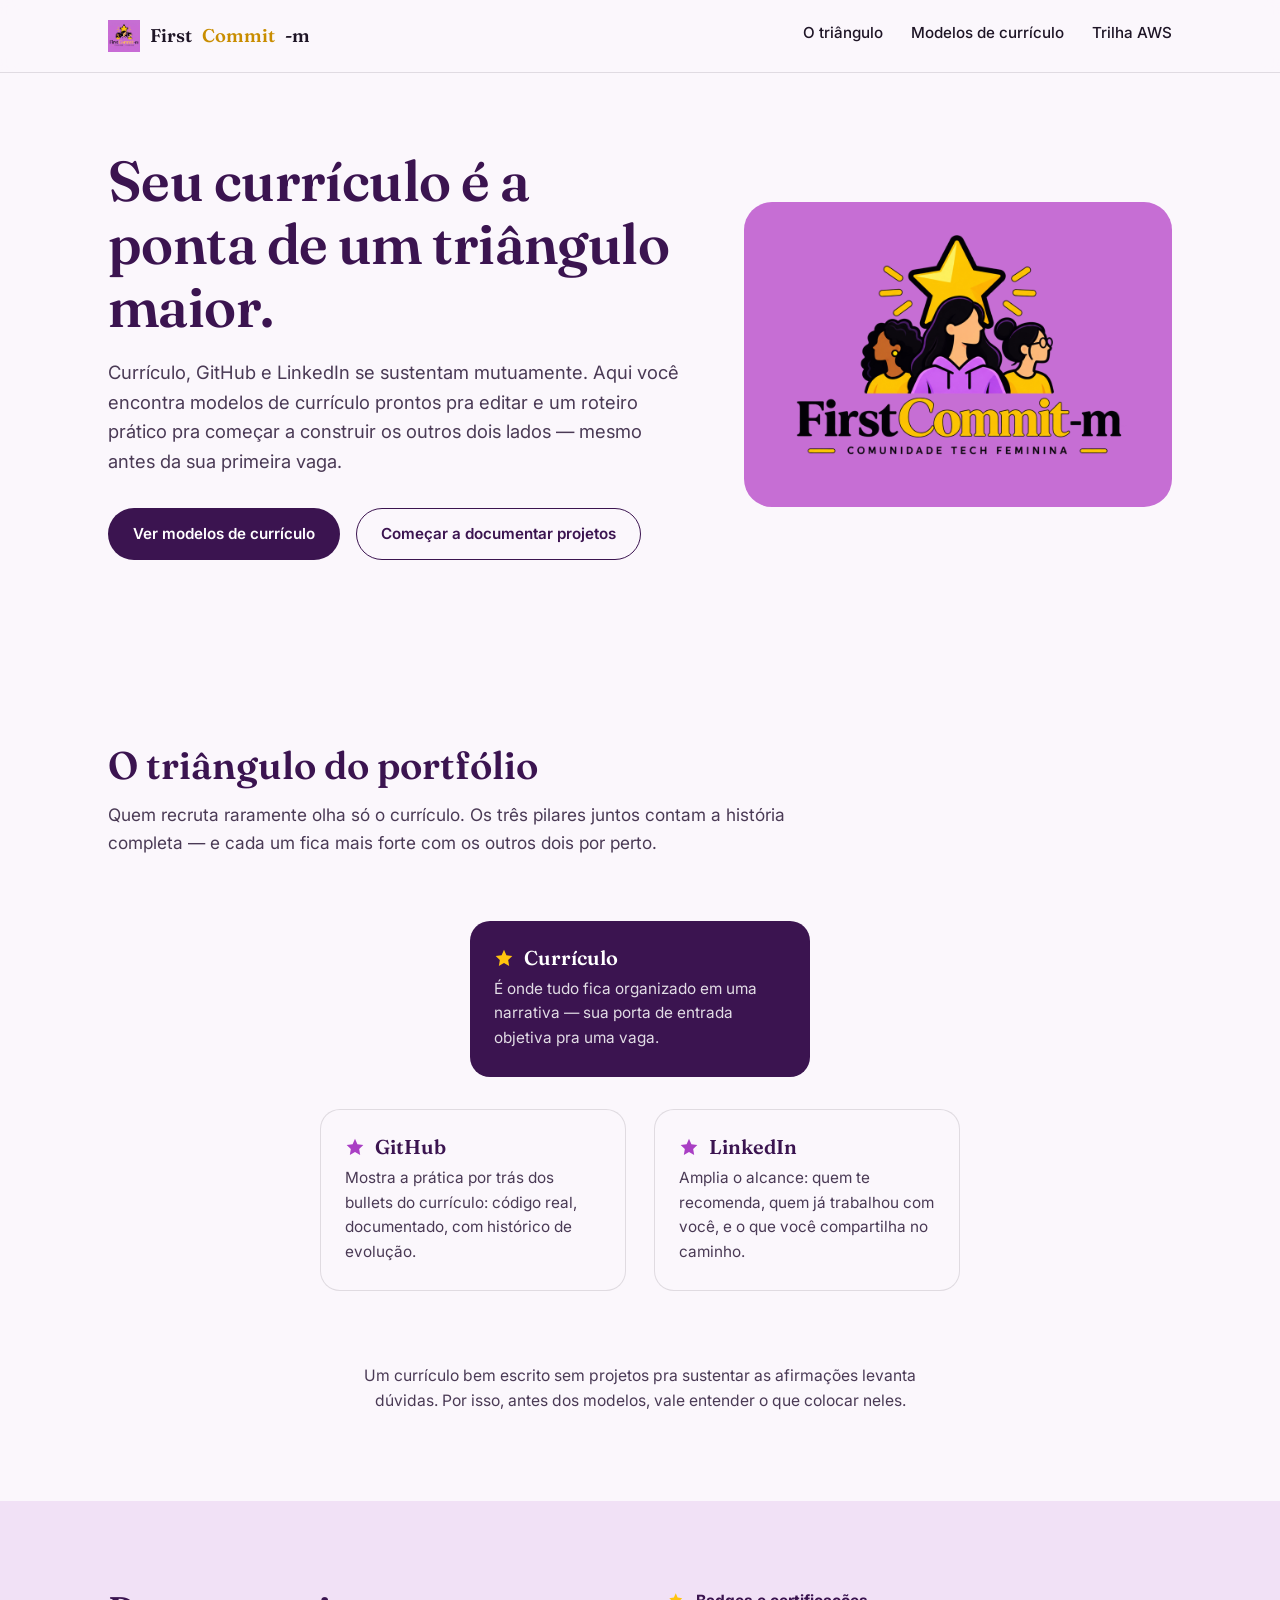
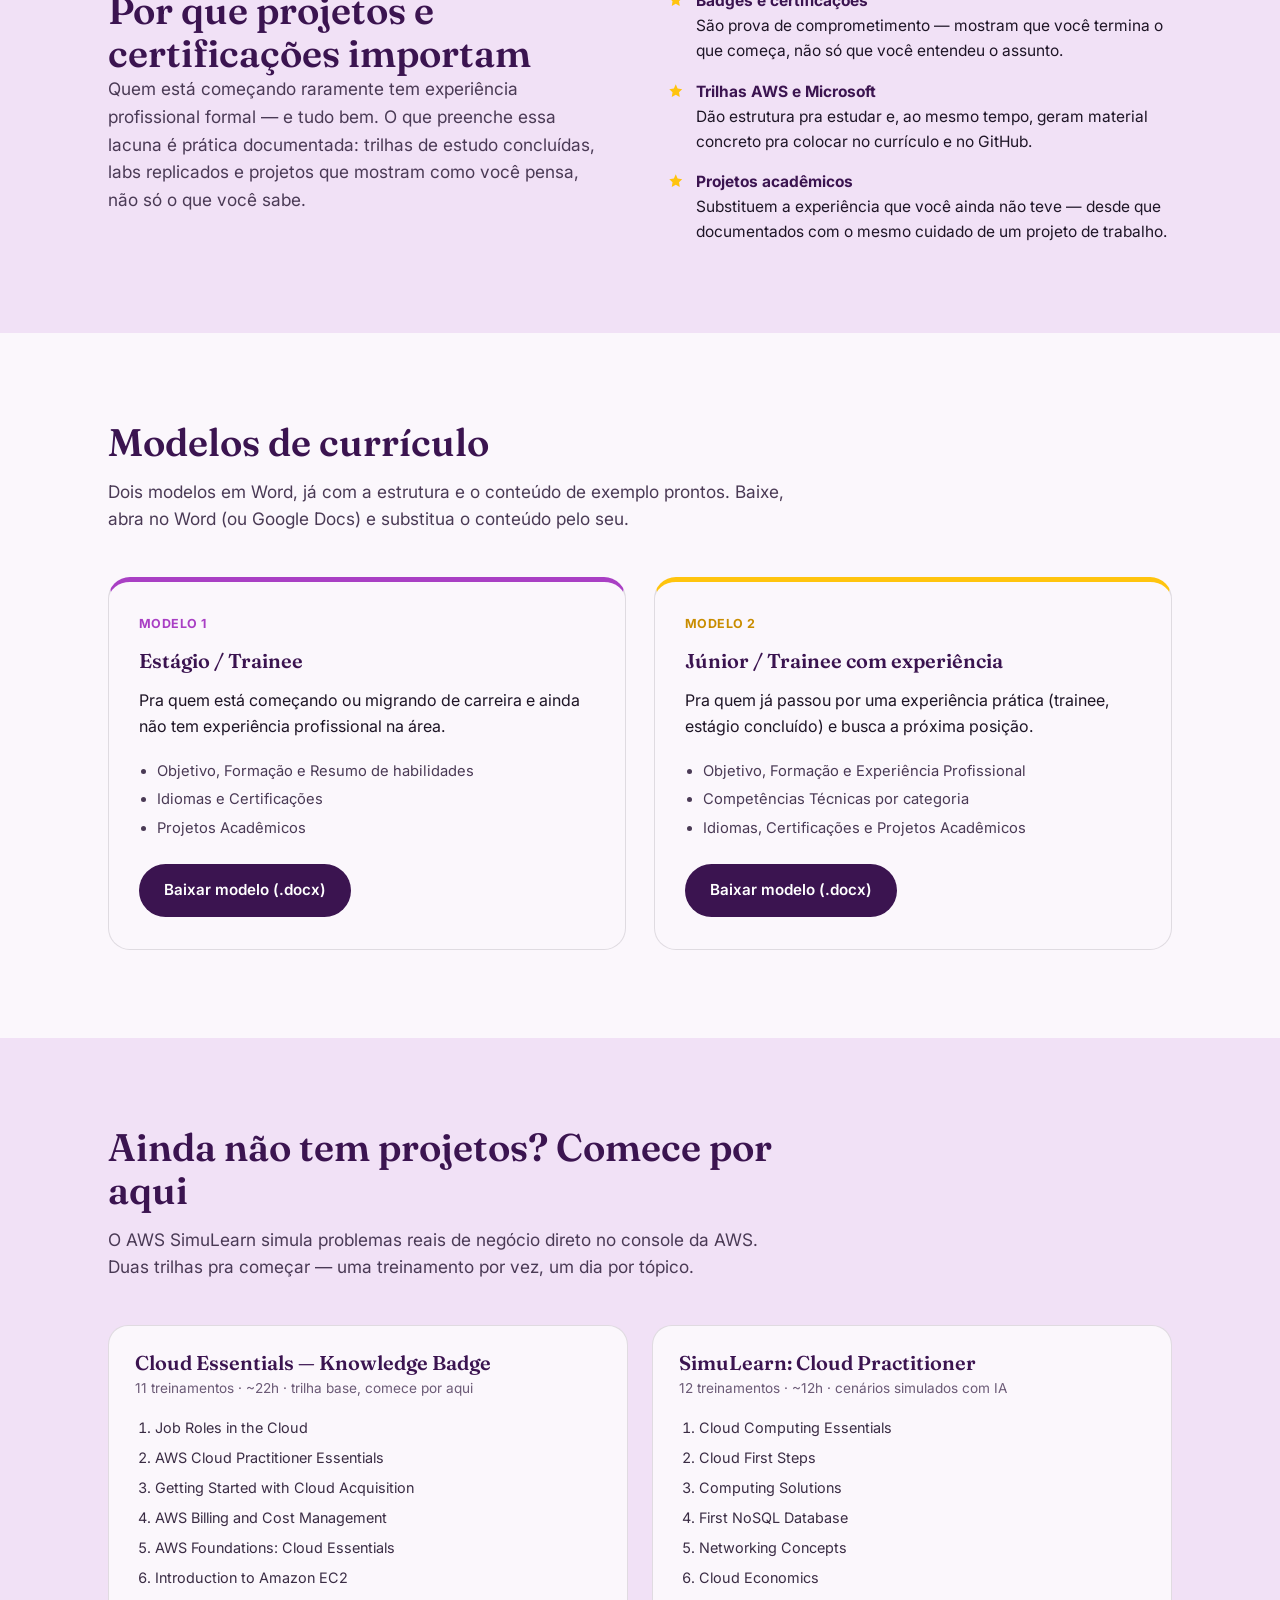
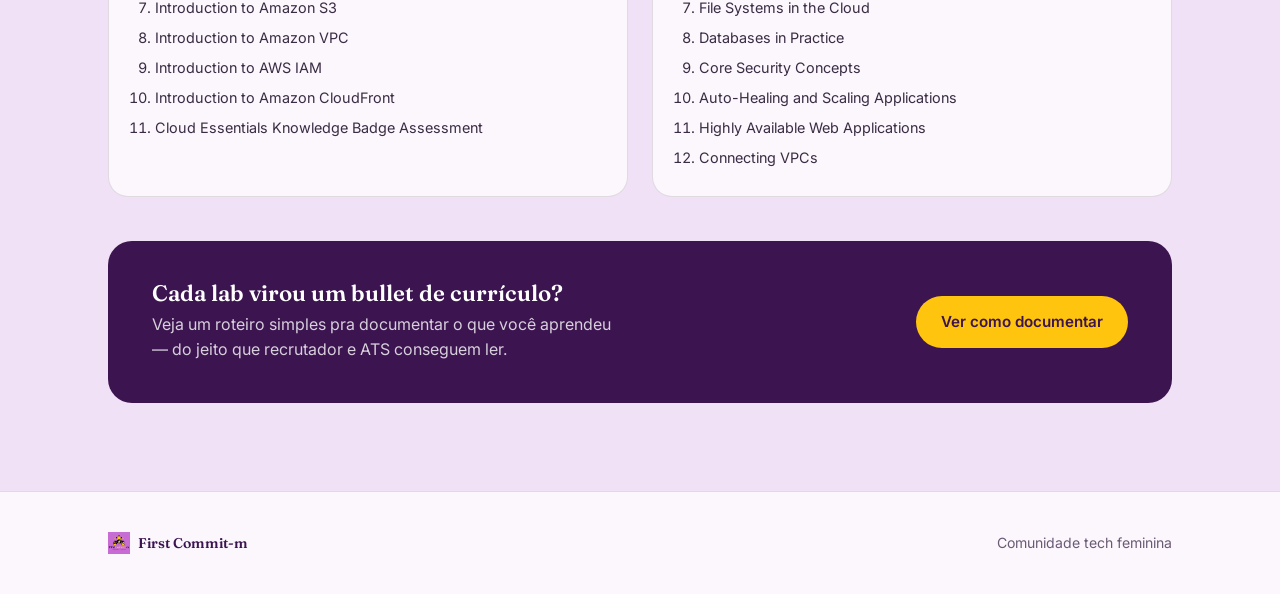
==== index.html @ 7ae0c452 "docs: cria documentos do repositorio" ====
<!DOCTYPE html>
<html lang="pt-BR">
<head>
<meta charset="UTF-8">
<meta name="viewport" content="width=device-width, initial-scale=1.0">
<title>First Commit-m — Modelos de currículo e trilha de portfólio</title>
<meta name="description" content="Modelos de currículo prontos para editar e um roteiro prático para construir seu portfólio em tecnologia.">
<link rel="preconnect" href="https://fonts.googleapis.com">
<link rel="preconnect" href="https://fonts.gstatic.com" crossorigin>
<link href="https://fonts.googleapis.com/css2?family=Fraunces:opsz,wght@9..144,500;9..144,600;9..144,700&family=Inter:wght@400;500;600;700&display=swap" rel="stylesheet">
<link rel="stylesheet" href="assets/styles.css">
</head>
<body>

<header class="site-header">
  <div class="wrap">
    <a href="#top" class="brand">
      <img src="assets/img/logo-simples.jpg" alt="">
      First<span class="commit">Commit</span>-m
    </a>
    <nav class="site-nav">
      <a href="#triangulo">O triângulo</a>
      <a href="#modelos">Modelos de currículo</a>
      <a href="#trilha">Trilha AWS</a>
    </nav>
  </div>
</header>

<main id="top">

  <!-- ================= HERO ================= -->
  <section class="hero">
    <div class="wrap">
      <div>
        <h1>Seu currículo é a ponta de um triângulo maior.</h1>
        <p class="lede">
          Currículo, GitHub e LinkedIn se sustentam mutuamente. Aqui você encontra modelos
          de currículo prontos pra editar e um roteiro prático pra começar a construir
          os outros dois lados — mesmo antes da sua primeira vaga.
        </p>
        <div class="hero-actions">
          <a href="#modelos" class="btn btn--primary">Ver modelos de currículo</a>
          <a href="#trilha" class="btn btn--ghost">Começar a documentar projetos</a>
        </div>
      </div>
      <div class="hero-figure">
        <img src="assets/img/logo-full.png" alt="First Commit-m — comunidade tech feminina">
      </div>
    </div>
  </section>

  <!-- ================= TRIÂNGULO ================= -->
  <section class="section" id="triangulo">
    <div class="wrap">
      <div class="section-head">
        <h2>O triângulo do portfólio</h2>
        <p class="lede">
          Quem recruta raramente olha só o currículo. Os três pilares juntos contam
          a história completa — e cada um fica mais forte com os outros dois por perto.
        </p>
      </div>

      <div class="triangle">
        <div class="triangle-grid">
          <div class="tri-node tri-node--top">
            <h3><svg class="star" viewBox="0 0 24 24" fill="#FFC40E"><path d="M12 2l2.9 6.6L22 9.6l-5 4.9 1.2 7-6.2-3.4L5.8 21.5l1.2-7-5-4.9 7.1-1z"/></svg>Currículo</h3>
            <p>É onde tudo fica organizado em uma narrativa — sua porta de entrada objetiva pra uma vaga.</p>
          </div>
          <div class="tri-node">
            <h3><svg class="star" viewBox="0 0 24 24" fill="#A93FC4"><path d="M12 2l2.9 6.6L22 9.6l-5 4.9 1.2 7-6.2-3.4L5.8 21.5l1.2-7-5-4.9 7.1-1z"/></svg>GitHub</h3>
            <p>Mostra a prática por trás dos bullets do currículo: código real, documentado, com histórico de evolução.</p>
          </div>
          <div class="tri-node">
            <h3><svg class="star" viewBox="0 0 24 24" fill="#A93FC4"><path d="M12 2l2.9 6.6L22 9.6l-5 4.9 1.2 7-6.2-3.4L5.8 21.5l1.2-7-5-4.9 7.1-1z"/></svg>LinkedIn</h3>
            <p>Amplia o alcance: quem te recomenda, quem já trabalhou com você, e o que você compartilha no caminho.</p>
          </div>
        </div>
      </div>

      <p class="triangle-note">
        Um currículo bem escrito sem projetos pra sustentar as afirmações levanta dúvidas.
        Por isso, antes dos modelos, vale entender o que colocar neles.
      </p>
    </div>
  </section>

  <!-- ================= POR QUE PROJETOS IMPORTAM ================= -->
  <section class="section section--alt">
    <div class="wrap">
      <div class="why-grid">
        <div>
          <h2>Por que projetos e certificações importam</h2>
          <p class="lede">
            Quem está começando raramente tem experiência profissional formal — e tudo bem.
            O que preenche essa lacuna é prática documentada: trilhas de estudo concluídas,
            labs replicados e projetos que mostram como você pensa, não só o que você sabe.
          </p>
        </div>
        <ul class="badge-list">
          <li>
            <svg class="star" viewBox="0 0 24 24" fill="#FFC40E" width="20" height="20"><path d="M12 2l2.9 6.6L22 9.6l-5 4.9 1.2 7-6.2-3.4L5.8 21.5l1.2-7-5-4.9 7.1-1z"/></svg>
            <span><strong>Badges e certificações</strong>São prova de comprometimento — mostram que você termina o que começa, não só que você entendeu o assunto.</span>
          </li>
          <li>
            <svg class="star" viewBox="0 0 24 24" fill="#FFC40E" width="20" height="20"><path d="M12 2l2.9 6.6L22 9.6l-5 4.9 1.2 7-6.2-3.4L5.8 21.5l1.2-7-5-4.9 7.1-1z"/></svg>
            <span><strong>Trilhas AWS e Microsoft</strong>Dão estrutura pra estudar e, ao mesmo tempo, geram material concreto pra colocar no currículo e no GitHub.</span>
          </li>
          <li>
            <svg class="star" viewBox="0 0 24 24" fill="#FFC40E" width="20" height="20"><path d="M12 2l2.9 6.6L22 9.6l-5 4.9 1.2 7-6.2-3.4L5.8 21.5l1.2-7-5-4.9 7.1-1z"/></svg>
            <span><strong>Projetos acadêmicos</strong>Substituem a experiência que você ainda não teve — desde que documentados com o mesmo cuidado de um projeto de trabalho.</span>
          </li>
        </ul>
      </div>
    </div>
  </section>

  <!-- ================= MODELOS ================= -->
  <section class="section" id="modelos">
    <div class="wrap">
      <div class="section-head">
        <h2>Modelos de currículo</h2>
        <p class="lede">
          Dois modelos em Word, já com a estrutura e o conteúdo de exemplo prontos.
          Baixe, abra no Word (ou Google Docs) e substitua o conteúdo pelo seu.
        </p>
      </div>

      <div class="model-grid">
        <div class="model-card model-card--estagio">
          <span class="model-tag">MODELO 1</span>
          <h3>Estágio / Trainee</h3>
          <p>Pra quem está começando ou migrando de carreira e ainda não tem experiência profissional na área.</p>
          <ul>
            <li>Objetivo, Formação e Resumo de habilidades</li>
            <li>Idiomas e Certificações</li>
            <li>Projetos Acadêmicos</li>
          </ul>
          <a class="btn btn--primary" href="assets/docs/Modelo-Estagio-FirstCommit-m.docx" download>Baixar modelo (.docx)</a>
        </div>

        <div class="model-card model-card--junior">
          <span class="model-tag">MODELO 2</span>
          <h3>Júnior / Trainee com experiência</h3>
          <p>Pra quem já passou por uma experiência prática (trainee, estágio concluído) e busca a próxima posição.</p>
          <ul>
            <li>Objetivo, Formação e Experiência Profissional</li>
            <li>Competências Técnicas por categoria</li>
            <li>Idiomas, Certificações e Projetos Acadêmicos</li>
          </ul>
          <a class="btn btn--primary" href="assets/docs/Modelo-Junior-Trainee-FirstCommit-m.docx" download>Baixar modelo (.docx)</a>
        </div>
      </div>
    </div>
  </section>

  <!-- ================= TRILHA AWS ================= -->
  <section class="section section--alt" id="trilha">
    <div class="wrap">
      <div class="section-head">
        <h2>Ainda não tem projetos? Comece por aqui</h2>
        <p class="lede">
          O AWS SimuLearn simula problemas reais de negócio direto no console da AWS.
          Duas trilhas pra começar — uma treinamento por vez, um dia por tópico.
        </p>
      </div>

      <div class="trail-grid">
        <div class="trail-card">
          <h3>Cloud Essentials — Knowledge Badge</h3>
          <span class="trail-meta">11 treinamentos · ~22h · trilha base, comece por aqui</span>
          <ol>
            <li>Job Roles in the Cloud</li>
            <li>AWS Cloud Practitioner Essentials</li>
            <li>Getting Started with Cloud Acquisition</li>
            <li>AWS Billing and Cost Management</li>
            <li>AWS Foundations: Cloud Essentials</li>
            <li>Introduction to Amazon EC2</li>
            <li>Introduction to Amazon S3</li>
            <li>Introduction to Amazon VPC</li>
            <li>Introduction to AWS IAM</li>
            <li>Introduction to Amazon CloudFront</li>
            <li>Cloud Essentials Knowledge Badge Assessment</li>
          </ol>
        </div>

        <div class="trail-card">
          <h3>SimuLearn: Cloud Practitioner</h3>
          <span class="trail-meta">12 treinamentos · ~12h · cenários simulados com IA</span>
          <ol>
            <li>Cloud Computing Essentials</li>
            <li>Cloud First Steps</li>
            <li>Computing Solutions</li>
            <li>First NoSQL Database</li>
            <li>Networking Concepts</li>
            <li>Cloud Economics</li>
            <li>File Systems in the Cloud</li>
            <li>Databases in Practice</li>
            <li>Core Security Concepts</li>
            <li>Auto-Healing and Scaling Applications</li>
            <li>Highly Available Web Applications</li>
            <li>Connecting VPCs</li>
          </ol>
        </div>
      </div>

      <div class="cta-band">
        <div>
          <h3>Cada lab virou um bullet de currículo?</h3>
          <p>Veja um roteiro simples pra documentar o que você aprendeu — do jeito que recrutador e ATS conseguem ler.</p>
        </div>
        <a class="btn btn--gold" href="documentar.html">Ver como documentar</a>
      </div>
    </div>
  </section>

</main>

<footer class="site-footer">
  <div class="wrap">
    <div class="footer-brand">
      <img src="assets/img/logo-simples.jpg" alt="">
      First Commit-m
    </div>
    <span>Comunidade tech feminina</span>
  </div>
</footer>

</body>
</html>
---- assets/styles.css ----
/* ============================================================
   First Commit-m — design tokens
   ============================================================ */
:root {
  --purple-deep: #3B1450;
  --purple-brand: #A93FC4;
  --purple-bright: #C66ED4;
  --purple-tint: #F3E4F8;
  --gold: #FFC40E;
  --gold-deep: #C98D00;
  --ink: #1E1526;
  --paper: #FBF7FC;
  --paper-alt: #F1E1F6;
  --line: rgba(30, 21, 38, 0.12);

  --serif: "Fraunces", Georgia, serif;
  --sans: "Inter", -apple-system, BlinkMacSystemFont, sans-serif;

  --max-w: 1120px;
}

* { box-sizing: border-box; }
html { scroll-behavior: smooth; }

body {
  margin: 0;
  font-family: var(--sans);
  color: var(--ink);
  background: var(--paper);
  line-height: 1.6;
  -webkit-font-smoothing: antialiased;
}

img { max-width: 100%; display: block; }

a { color: inherit; }

.wrap {
  max-width: var(--max-w);
  margin: 0 auto;
  padding: 0 28px;
}

h1, h2, h3 {
  font-family: var(--serif);
  color: var(--purple-deep);
  line-height: 1.12;
  margin: 0;
}

h2 {
  font-size: clamp(1.7rem, 3vw, 2.4rem);
  font-weight: 600;
}

h3 {
  font-size: 1.25rem;
  font-weight: 600;
}

p { margin: 0; }

.lede {
  font-size: 1.08rem;
  color: #4A3A55;
  max-width: 62ch;
}

.section {
  padding: 88px 0;
}

.section--alt {
  background: var(--paper-alt);
}

.section-head {
  margin-bottom: 44px;
  max-width: 680px;
}

.section-head h2 { margin-bottom: 14px; }

/* -------------------- star bullet -------------------- */
.star {
  display: inline-block;
  width: 1em;
  height: 1em;
  flex-shrink: 0;
}

/* ============================================================
   Header
   ============================================================ */
.site-header {
  position: sticky;
  top: 0;
  z-index: 40;
  background: rgba(251, 247, 252, 0.9);
  backdrop-filter: blur(8px);
  border-bottom: 1px solid var(--line);
}

.site-header .wrap {
  display: flex;
  align-items: center;
  justify-content: space-between;
  height: 72px;
}

.brand {
  display: flex;
  align-items: center;
  gap: 10px;
  text-decoration: none;
  font-family: var(--serif);
  font-weight: 600;
  font-size: 1.15rem;
  color: var(--ink);
}

.brand img { width: 32px; height: 32px; }
.brand .commit { color: var(--gold-deep); }

.site-nav {
  display: flex;
  gap: 28px;
  font-size: 0.95rem;
  font-weight: 500;
}

.site-nav a {
  text-decoration: none;
  color: var(--ink);
  border-bottom: 2px solid transparent;
  padding-bottom: 3px;
  transition: border-color 0.15s ease;
}
.site-nav a:hover { border-color: var(--gold); }

/* ============================================================
   Hero
   ============================================================ */
.hero {
  padding: 76px 0 96px;
}

.hero .wrap {
  display: grid;
  grid-template-columns: 1.15fr 0.85fr;
  gap: 56px;
  align-items: center;
}

.hero h1 {
  font-size: clamp(2.3rem, 4.4vw, 3.6rem);
  font-weight: 600;
  letter-spacing: -0.01em;
}

.hero .lede { margin-top: 20px; font-size: 1.15rem; }

.hero-actions {
  display: flex;
  gap: 16px;
  margin-top: 32px;
  flex-wrap: wrap;
}

.hero-figure {
  background: var(--purple-bright);
  border-radius: 28px;
  padding: 28px;
  display: flex;
  align-items: center;
  justify-content: center;
}
.hero-figure img { border-radius: 8px; }

/* ============================================================
   Buttons
   ============================================================ */
.btn {
  display: inline-flex;
  align-items: center;
  gap: 8px;
  font-family: var(--sans);
  font-weight: 600;
  font-size: 0.95rem;
  padding: 13px 24px;
  border-radius: 999px;
  text-decoration: none;
  border: 1.5px solid transparent;
  cursor: pointer;
  transition: transform 0.12s ease, box-shadow 0.12s ease;
}
.btn:hover { transform: translateY(-1px); }

.btn--primary {
  background: var(--purple-deep);
  color: #fff;
}
.btn--primary:hover { box-shadow: 0 6px 18px rgba(59, 20, 80, 0.28); }

.btn--gold {
  background: var(--gold);
  color: var(--purple-deep);
}
.btn--gold:hover { box-shadow: 0 6px 18px rgba(255, 196, 14, 0.35); }

.btn--ghost {
  background: transparent;
  border-color: var(--purple-deep);
  color: var(--purple-deep);
}
.btn--ghost:hover { background: var(--purple-tint); }

/* ============================================================
   Triângulo do portfólio
   ============================================================ */
.triangle {
  position: relative;
  max-width: 640px;
  margin: 0 auto;
  padding: 20px 0 40px;
}

.triangle-grid {
  display: grid;
  grid-template-columns: 1fr 1fr;
  gap: 28px;
  position: relative;
}

.tri-node {
  background: var(--paper);
  border: 1.5px solid var(--line);
  border-radius: 20px;
  padding: 26px 24px;
}

.tri-node--top {
  grid-column: 1 / span 2;
  max-width: 340px;
  margin: 0 auto 4px;
  background: var(--purple-deep);
  color: #fff;
  border: none;
}
.tri-node--top h3 { color: #fff; }
.tri-node--top .star { filter: none; }

.tri-node h3 {
  display: flex;
  align-items: center;
  gap: 10px;
  margin-bottom: 8px;
}

.tri-node p { color: #4A3A55; font-size: 0.96rem; }
.tri-node--top p { color: rgba(255,255,255,0.85); }

.triangle-note {
  text-align: center;
  max-width: 58ch;
  margin: 32px auto 0;
  color: #4A3A55;
  font-size: 0.98rem;
}

/* ============================================================
   Por que projetos importam
   ============================================================ */
.why-grid {
  display: grid;
  grid-template-columns: 1fr 1fr;
  gap: 56px;
  align-items: start;
}

.why-grid .lede { margin-bottom: 20px; }

.badge-list {
  list-style: none;
  margin: 0;
  padding: 0;
  display: flex;
  flex-direction: column;
  gap: 16px;
}

.badge-list li {
  display: flex;
  gap: 12px;
  align-items: flex-start;
  font-size: 0.97rem;
}

.badge-list .star { margin-top: 3px; }

.badge-list strong { display: block; color: var(--purple-deep); }

/* ============================================================
   Modelos de currículo
   ============================================================ */
.model-grid {
  display: grid;
  grid-template-columns: 1fr 1fr;
  gap: 28px;
}

.model-card {
  background: var(--paper);
  border-radius: 22px;
  padding: 32px 30px;
  border: 1.5px solid var(--line);
  display: flex;
  flex-direction: column;
  gap: 16px;
}

.model-card--estagio { border-top: 5px solid var(--purple-brand); }
.model-card--junior { border-top: 5px solid var(--gold); }

.model-tag {
  font-size: 0.78rem;
  font-weight: 700;
  letter-spacing: 0.04em;
  color: var(--purple-brand);
}
.model-card--junior .model-tag { color: var(--gold-deep); }

.model-card ul {
  margin: 4px 0 0;
  padding-left: 18px;
  color: #4A3A55;
  font-size: 0.92rem;
  display: flex;
  flex-direction: column;
  gap: 5px;
}

.model-card .btn { margin-top: 8px; align-self: flex-start; }

/* ============================================================
   Trilha AWS
   ============================================================ */
.trail-grid {
  display: grid;
  grid-template-columns: 1fr 1fr;
  gap: 24px;
  margin-top: 8px;
}

.trail-card {
  background: var(--paper);
  border: 1.5px solid var(--line);
  border-radius: 20px;
  padding: 26px 26px 8px;
}

.trail-card h3 {
  margin-bottom: 4px;
}

.trail-meta {
  font-size: 0.85rem;
  color: #6B5A76;
  margin-bottom: 16px;
  display: block;
}

.trail-card ol {
  margin: 0 0 18px;
  padding-left: 20px;
  font-size: 0.9rem;
  color: #3A2C44;
  display: flex;
  flex-direction: column;
  gap: 7px;
}

.cta-band {
  margin-top: 44px;
  background: var(--purple-deep);
  border-radius: 24px;
  padding: 40px 44px;
  display: flex;
  align-items: center;
  justify-content: space-between;
  gap: 24px;
  flex-wrap: wrap;
}

.cta-band h3 { color: #fff; font-size: 1.4rem; }
.cta-band p { color: rgba(255,255,255,0.8); margin-top: 6px; max-width: 46ch; }

/* ============================================================
   Footer
   ============================================================ */
.site-footer {
  border-top: 1px solid var(--line);
  padding: 40px 0;
}

.site-footer .wrap {
  display: flex;
  justify-content: space-between;
  align-items: center;
  flex-wrap: wrap;
  gap: 12px;
  font-size: 0.88rem;
  color: #6B5A76;
}

.footer-brand {
  display: flex;
  align-items: center;
  gap: 8px;
  font-family: var(--serif);
  font-weight: 600;
  color: var(--purple-deep);
}
.footer-brand img { width: 22px; height: 22px; }

/* ============================================================
   Responsive
   ============================================================ */
@media (max-width: 860px) {
  .hero .wrap { grid-template-columns: 1fr; }
  .hero-figure { order: -1; max-width: 340px; margin: 0 auto; }
  .why-grid { grid-template-columns: 1fr; }
  .model-grid { grid-template-columns: 1fr; }
  .trail-grid { grid-template-columns: 1fr; }
  .site-nav { display: none; }
  .section { padding: 64px 0; }
  .cta-band { flex-direction: column; align-items: flex-start; }
}
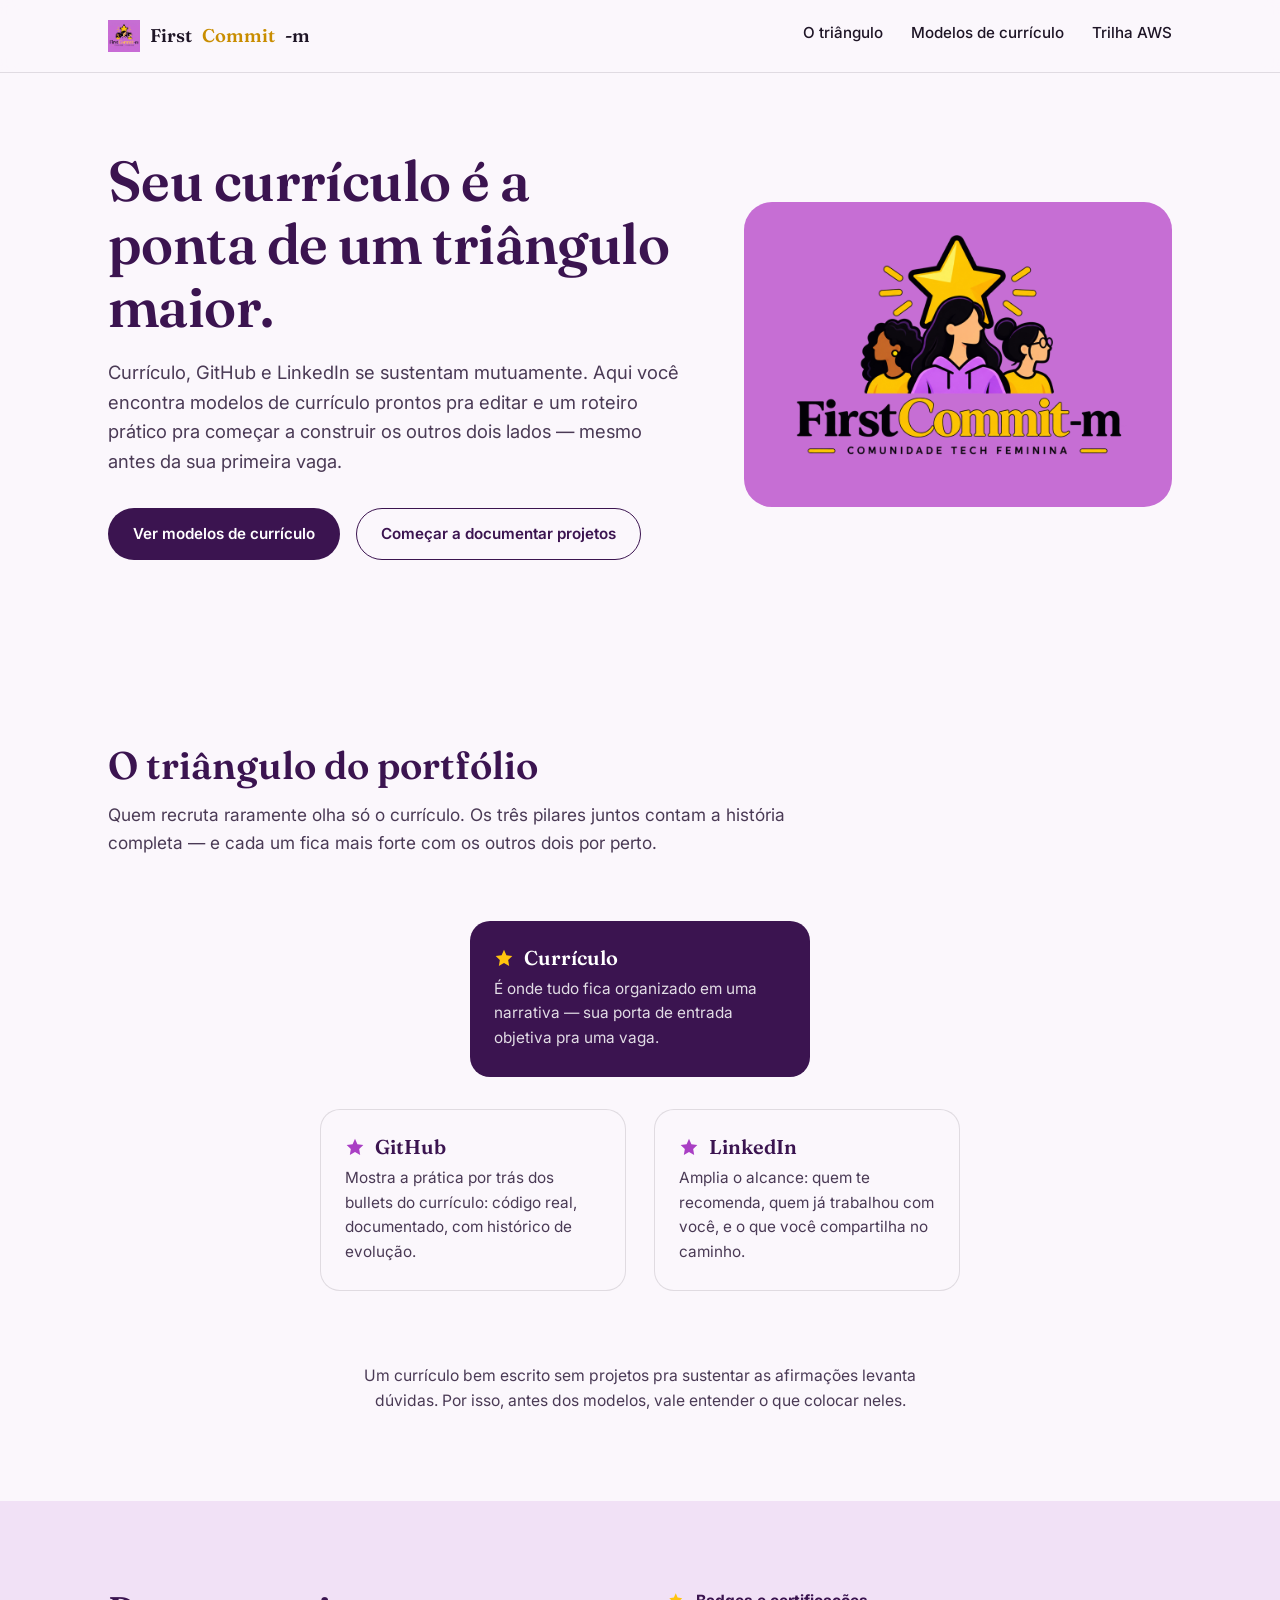
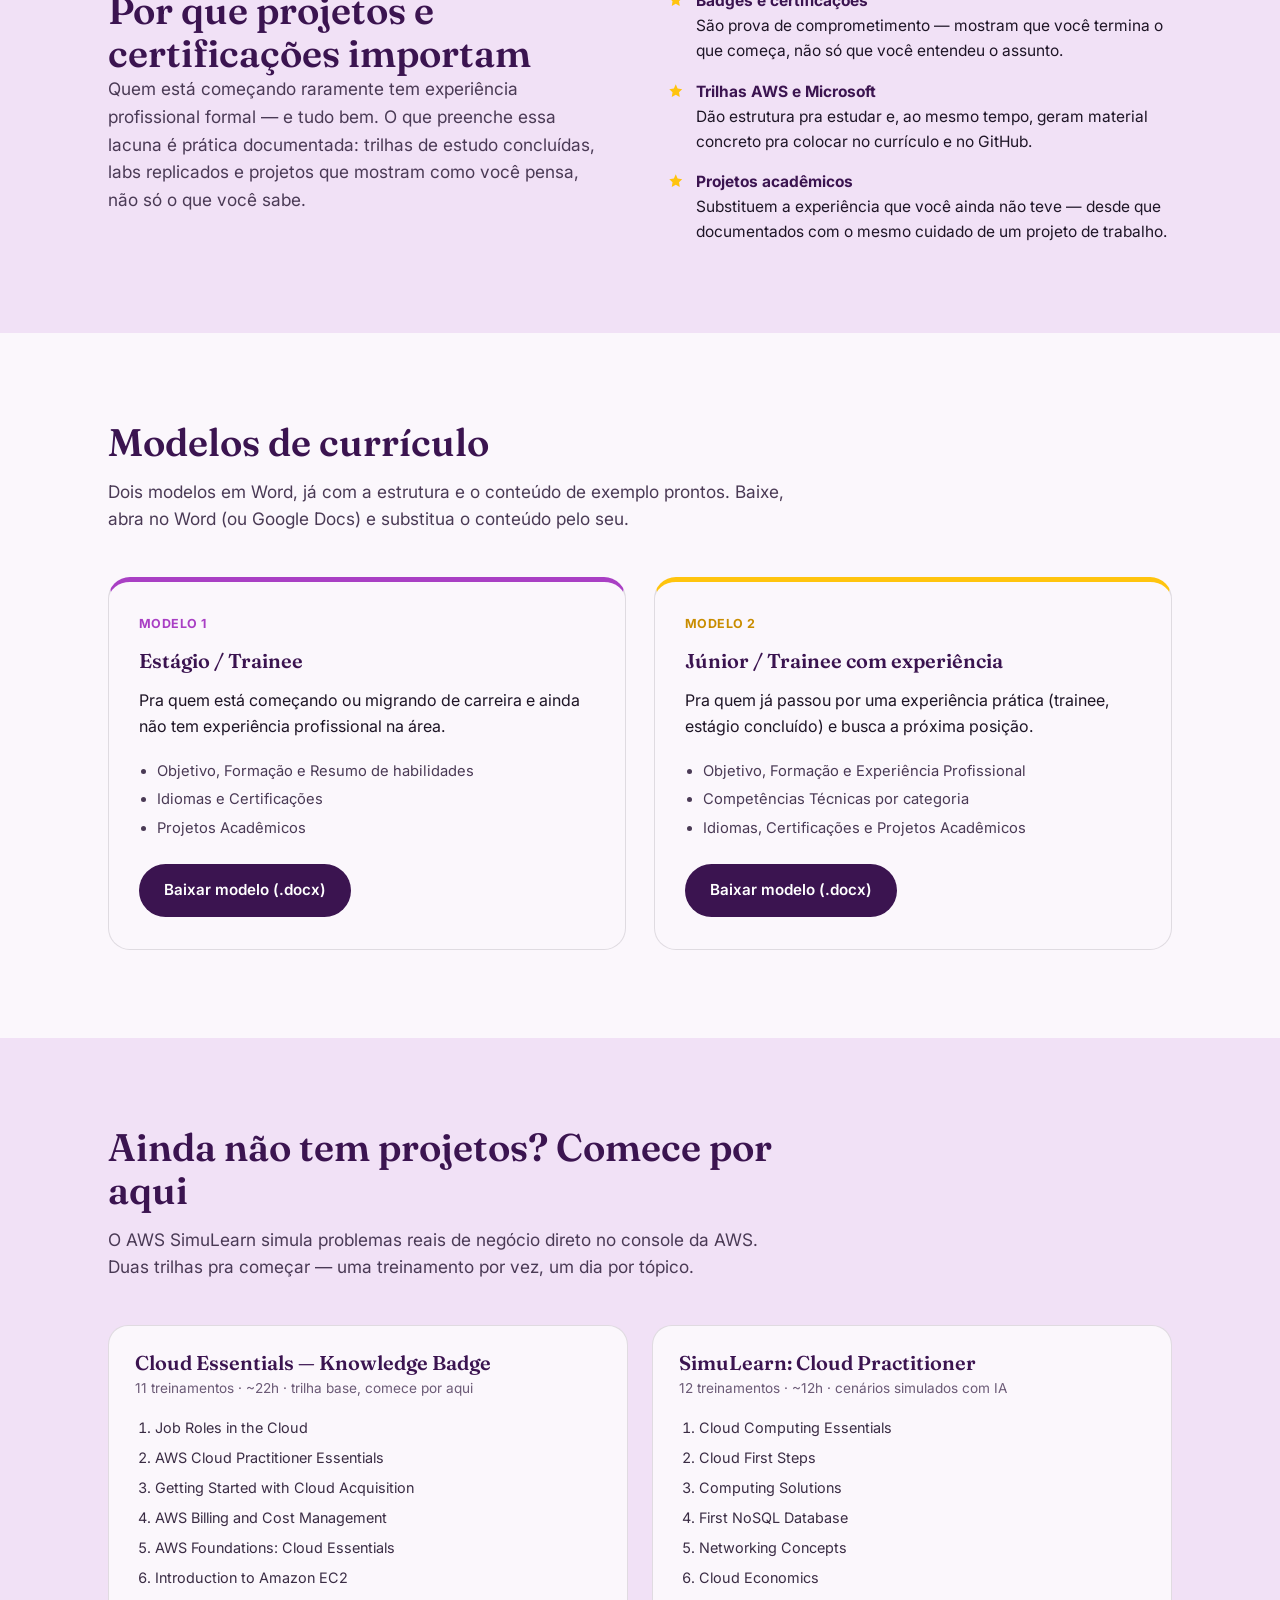
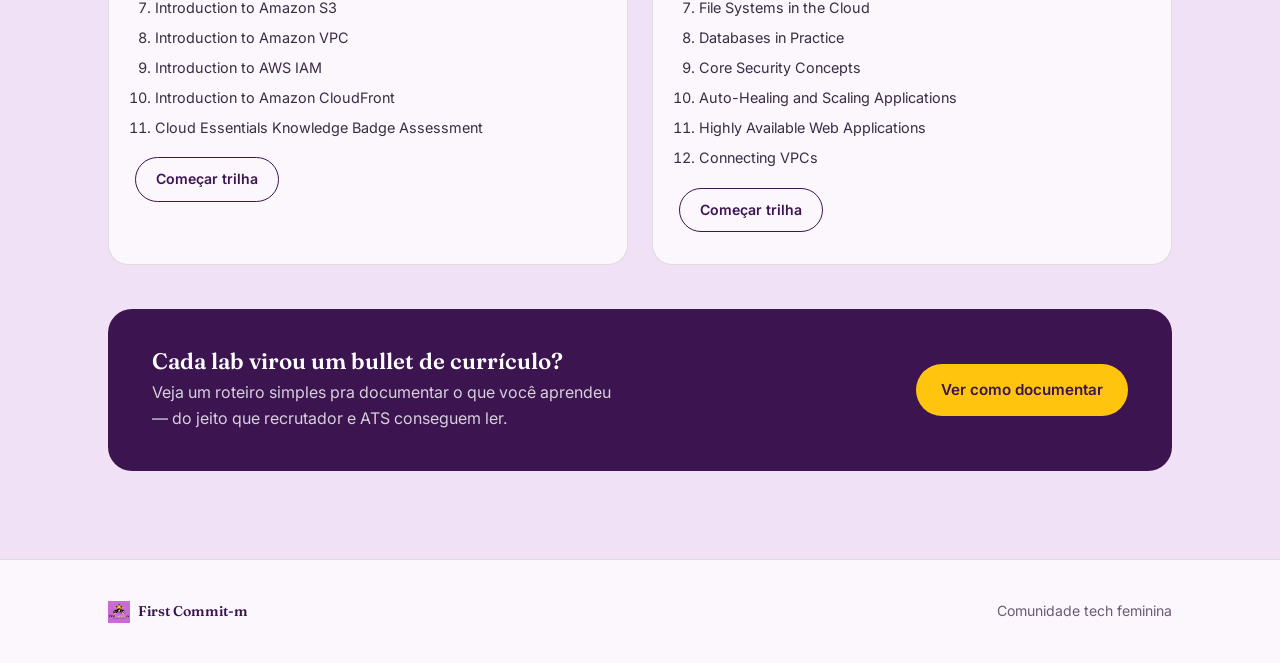
==== commit 91381bf5: "feat: adiciona botões na trilha AWS" ====
--- a/index.html
+++ b/index.html
@@ -181,6 +181,7 @@
             <li>Introduction to Amazon CloudFront</li>
             <li>Cloud Essentials Knowledge Badge Assessment</li>
           </ol>
+          <a class="btn btn--ghost" href="https://skillbuilder.aws/learning-plan/XKS3J4FAS7/cloud-essentials--knowledge-badge-readiness-path--includes-labs/Y4YASRJEVX" target="_blank" rel="noopener">Começar trilha</a>
         </div>
 
         <div class="trail-card">
@@ -200,6 +201,7 @@
             <li>Highly Available Web Applications</li>
             <li>Connecting VPCs</li>
           </ol>
+          <a class="btn btn--ghost" href="https://skillbuilder.aws/learning-plan/EKHCUEWUUC/aws-simulearn-cloud-practitioner/1UQVR262ZB" target="_blank" rel="noopener">Começar trilha</a>
         </div>
       </div>
 
--- a/assets/styles.css
+++ b/assets/styles.css
@@ -380,6 +380,12 @@
   gap: 7px;
 }
 
+.trail-card .btn {
+  margin-bottom: 24px;
+  padding: 10px 20px;
+  font-size: 0.88rem;
+}
+
 .cta-band {
   margin-top: 44px;
   background: var(--purple-deep);
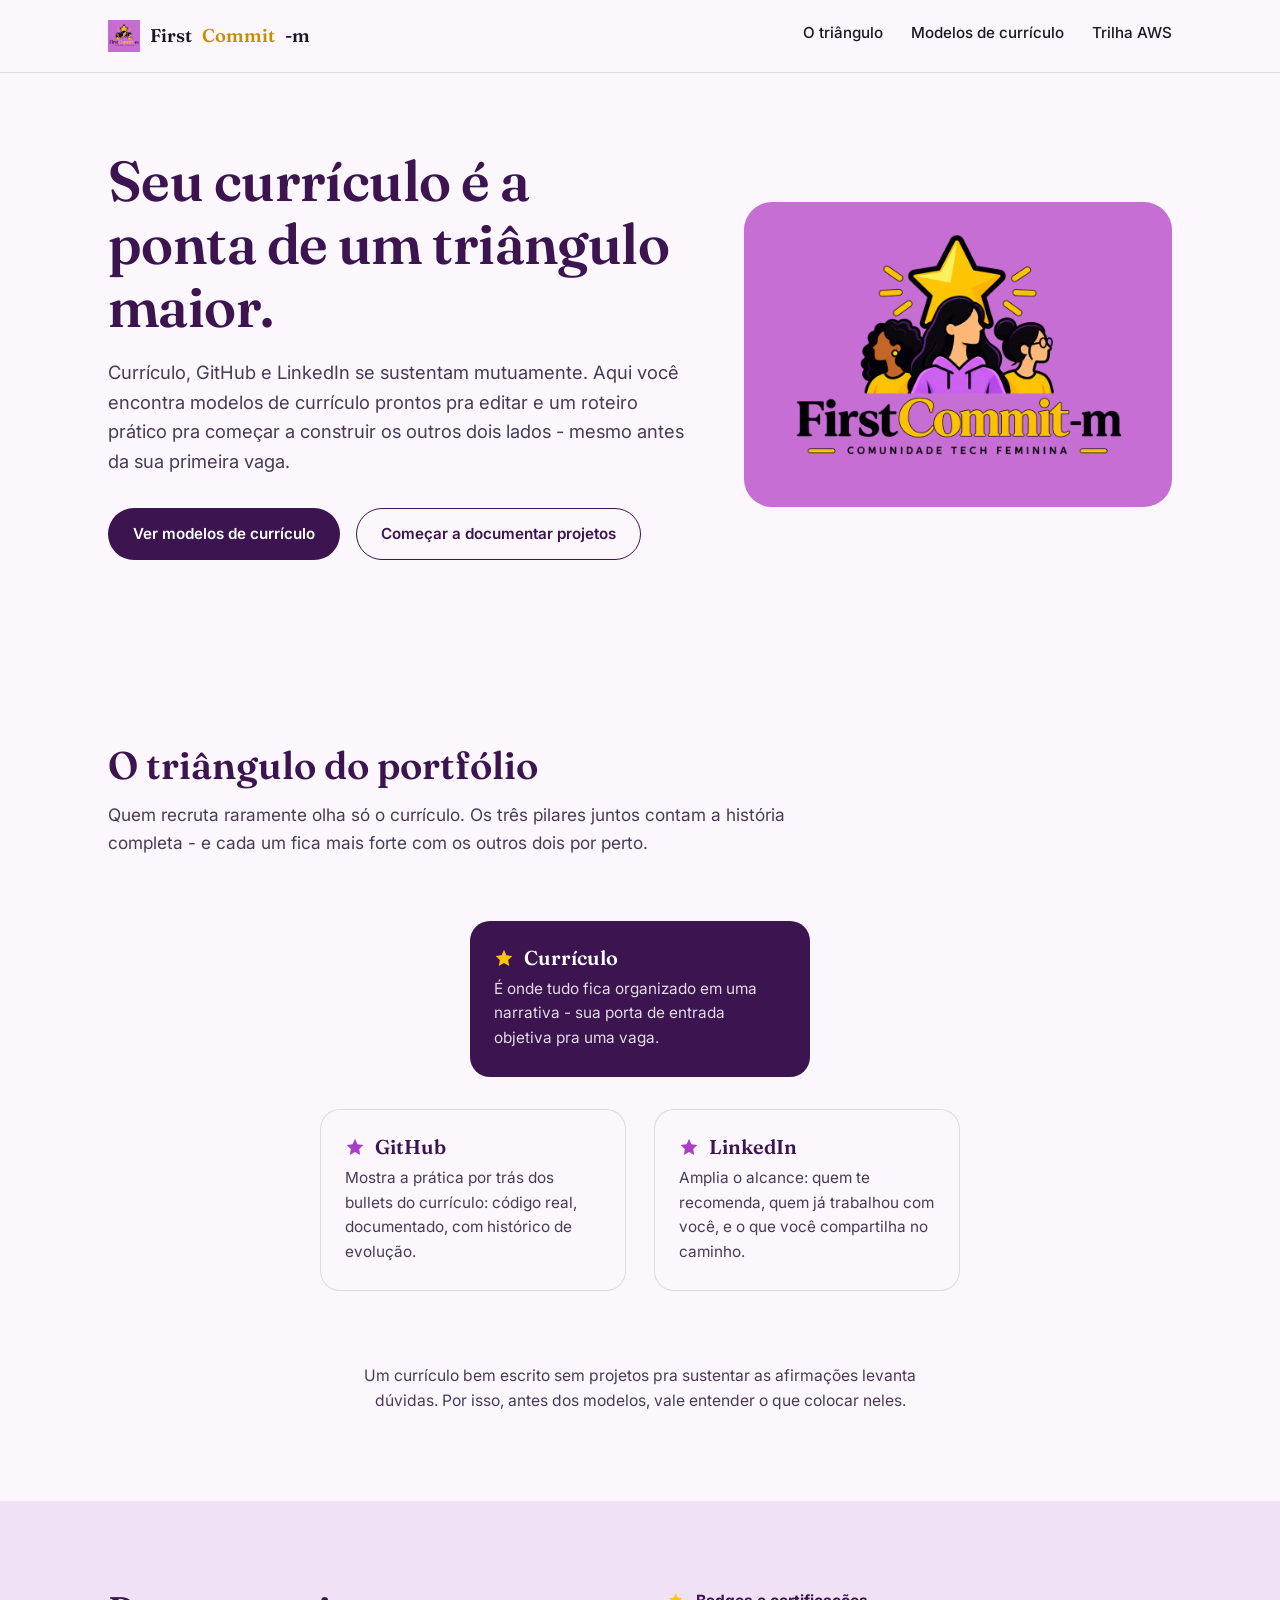
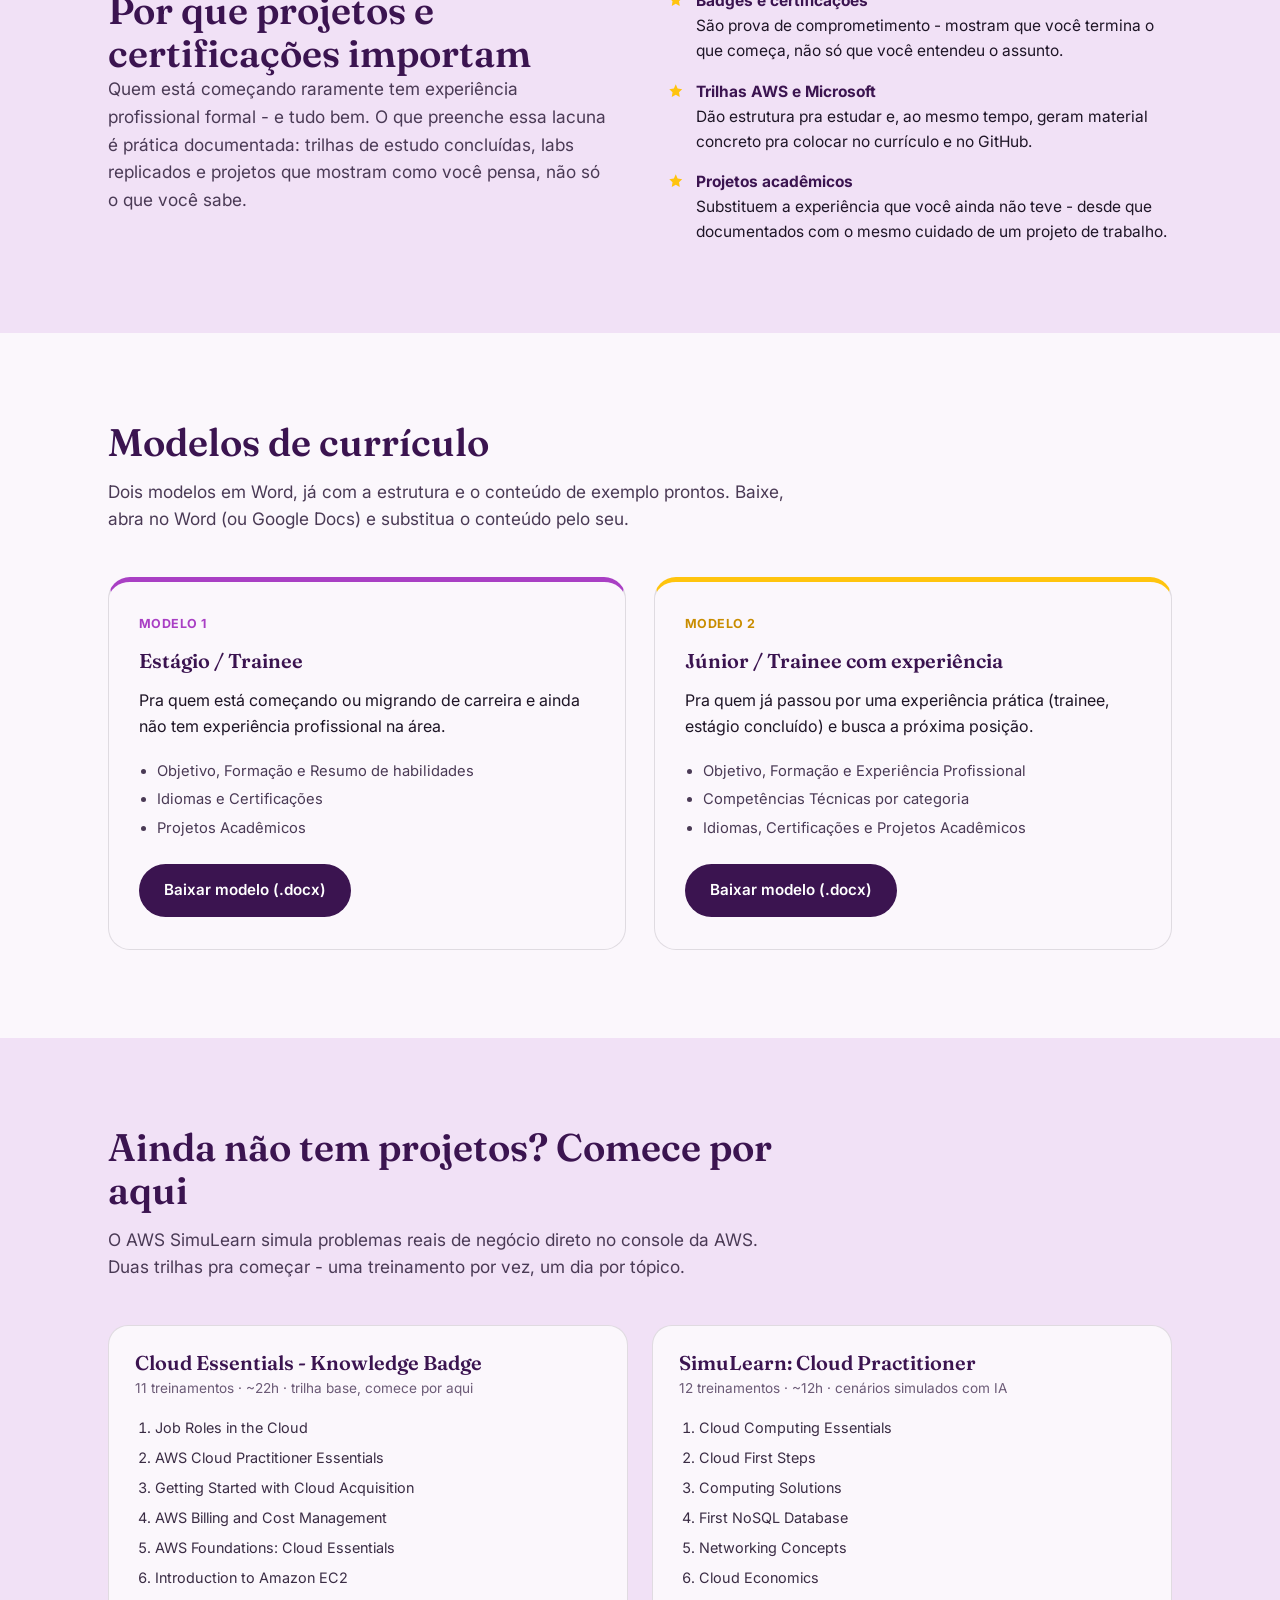
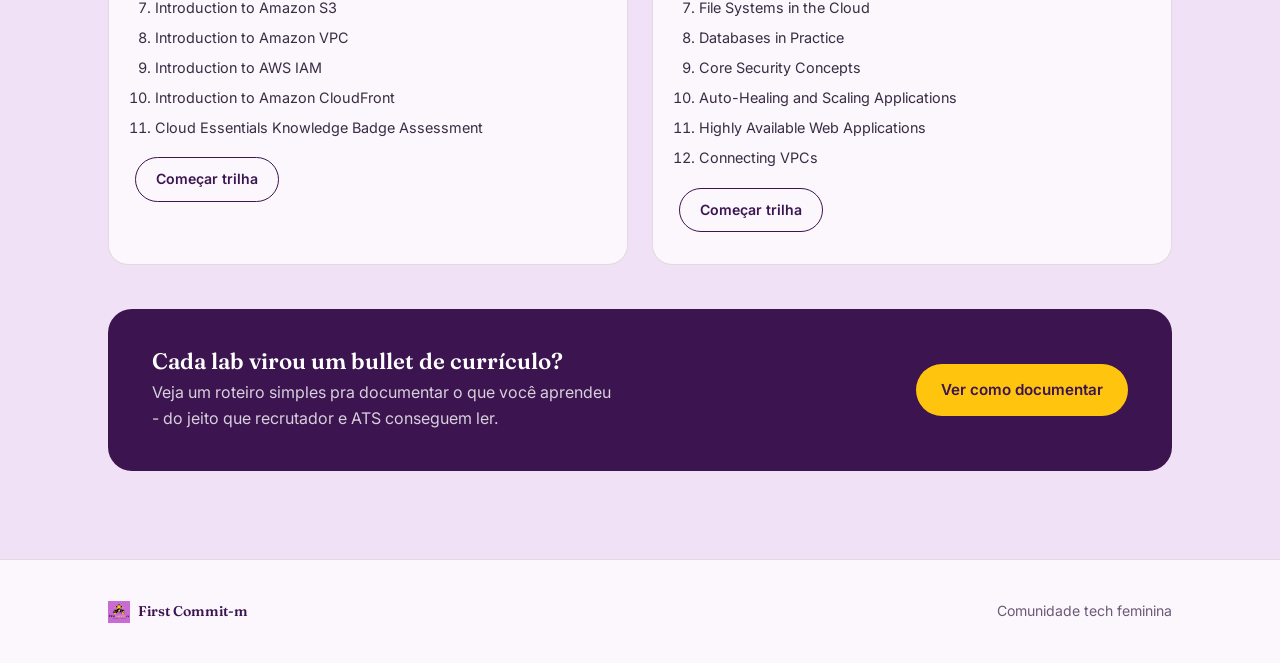
==== commit af93d894: "fix: corrige botões na trilha AWS" ====
--- a/index.html
+++ b/index.html
@@ -3,7 +3,7 @@
 <head>
 <meta charset="UTF-8">
 <meta name="viewport" content="width=device-width, initial-scale=1.0">
-<title>First Commit-m — Modelos de currículo e trilha de portfólio</title>
+<title>First Commit-m - Modelos de currículo e trilha de portfólio</title>
 <meta name="description" content="Modelos de currículo prontos para editar e um roteiro prático para construir seu portfólio em tecnologia.">
 <link rel="preconnect" href="https://fonts.googleapis.com">
 <link rel="preconnect" href="https://fonts.gstatic.com" crossorigin>
@@ -36,7 +36,7 @@
         <p class="lede">
           Currículo, GitHub e LinkedIn se sustentam mutuamente. Aqui você encontra modelos
           de currículo prontos pra editar e um roteiro prático pra começar a construir
-          os outros dois lados — mesmo antes da sua primeira vaga.
+          os outros dois lados - mesmo antes da sua primeira vaga.
         </p>
         <div class="hero-actions">
           <a href="#modelos" class="btn btn--primary">Ver modelos de currículo</a>
@@ -44,7 +44,7 @@
         </div>
       </div>
       <div class="hero-figure">
-        <img src="assets/img/logo-full.png" alt="First Commit-m — comunidade tech feminina">
+        <img src="assets/img/logo-full.png" alt="First Commit-m - comunidade tech feminina">
       </div>
     </div>
   </section>
@@ -56,7 +56,7 @@
         <h2>O triângulo do portfólio</h2>
         <p class="lede">
           Quem recruta raramente olha só o currículo. Os três pilares juntos contam
-          a história completa — e cada um fica mais forte com os outros dois por perto.
+          a história completa - e cada um fica mais forte com os outros dois por perto.
         </p>
       </div>
 
@@ -64,7 +64,7 @@
         <div class="triangle-grid">
           <div class="tri-node tri-node--top">
             <h3><svg class="star" viewBox="0 0 24 24" fill="#FFC40E"><path d="M12 2l2.9 6.6L22 9.6l-5 4.9 1.2 7-6.2-3.4L5.8 21.5l1.2-7-5-4.9 7.1-1z"/></svg>Currículo</h3>
-            <p>É onde tudo fica organizado em uma narrativa — sua porta de entrada objetiva pra uma vaga.</p>
+            <p>É onde tudo fica organizado em uma narrativa - sua porta de entrada objetiva pra uma vaga.</p>
           </div>
           <div class="tri-node">
             <h3><svg class="star" viewBox="0 0 24 24" fill="#A93FC4"><path d="M12 2l2.9 6.6L22 9.6l-5 4.9 1.2 7-6.2-3.4L5.8 21.5l1.2-7-5-4.9 7.1-1z"/></svg>GitHub</h3>
@@ -91,7 +91,7 @@
         <div>
           <h2>Por que projetos e certificações importam</h2>
           <p class="lede">
-            Quem está começando raramente tem experiência profissional formal — e tudo bem.
+            Quem está começando raramente tem experiência profissional formal - e tudo bem.
             O que preenche essa lacuna é prática documentada: trilhas de estudo concluídas,
             labs replicados e projetos que mostram como você pensa, não só o que você sabe.
           </p>
@@ -99,7 +99,7 @@
         <ul class="badge-list">
           <li>
             <svg class="star" viewBox="0 0 24 24" fill="#FFC40E" width="20" height="20"><path d="M12 2l2.9 6.6L22 9.6l-5 4.9 1.2 7-6.2-3.4L5.8 21.5l1.2-7-5-4.9 7.1-1z"/></svg>
-            <span><strong>Badges e certificações</strong>São prova de comprometimento — mostram que você termina o que começa, não só que você entendeu o assunto.</span>
+            <span><strong>Badges e certificações</strong>São prova de comprometimento - mostram que você termina o que começa, não só que você entendeu o assunto.</span>
           </li>
           <li>
             <svg class="star" viewBox="0 0 24 24" fill="#FFC40E" width="20" height="20"><path d="M12 2l2.9 6.6L22 9.6l-5 4.9 1.2 7-6.2-3.4L5.8 21.5l1.2-7-5-4.9 7.1-1z"/></svg>
@@ -107,7 +107,7 @@
           </li>
           <li>
             <svg class="star" viewBox="0 0 24 24" fill="#FFC40E" width="20" height="20"><path d="M12 2l2.9 6.6L22 9.6l-5 4.9 1.2 7-6.2-3.4L5.8 21.5l1.2-7-5-4.9 7.1-1z"/></svg>
-            <span><strong>Projetos acadêmicos</strong>Substituem a experiência que você ainda não teve — desde que documentados com o mesmo cuidado de um projeto de trabalho.</span>
+            <span><strong>Projetos acadêmicos</strong>Substituem a experiência que você ainda não teve - desde que documentados com o mesmo cuidado de um projeto de trabalho.</span>
           </li>
         </ul>
       </div>
@@ -160,13 +160,13 @@
         <h2>Ainda não tem projetos? Comece por aqui</h2>
         <p class="lede">
           O AWS SimuLearn simula problemas reais de negócio direto no console da AWS.
-          Duas trilhas pra começar — uma treinamento por vez, um dia por tópico.
+          Duas trilhas pra começar - uma treinamento por vez, um dia por tópico.
         </p>
       </div>
 
       <div class="trail-grid">
         <div class="trail-card">
-          <h3>Cloud Essentials — Knowledge Badge</h3>
+          <h3>Cloud Essentials - Knowledge Badge</h3>
           <span class="trail-meta">11 treinamentos · ~22h · trilha base, comece por aqui</span>
           <ol>
             <li>Job Roles in the Cloud</li>
@@ -208,7 +208,7 @@
       <div class="cta-band">
         <div>
           <h3>Cada lab virou um bullet de currículo?</h3>
-          <p>Veja um roteiro simples pra documentar o que você aprendeu — do jeito que recrutador e ATS conseguem ler.</p>
+          <p>Veja um roteiro simples pra documentar o que você aprendeu - do jeito que recrutador e ATS conseguem ler.</p>
         </div>
         <a class="btn btn--gold" href="documentar.html">Ver como documentar</a>
       </div>
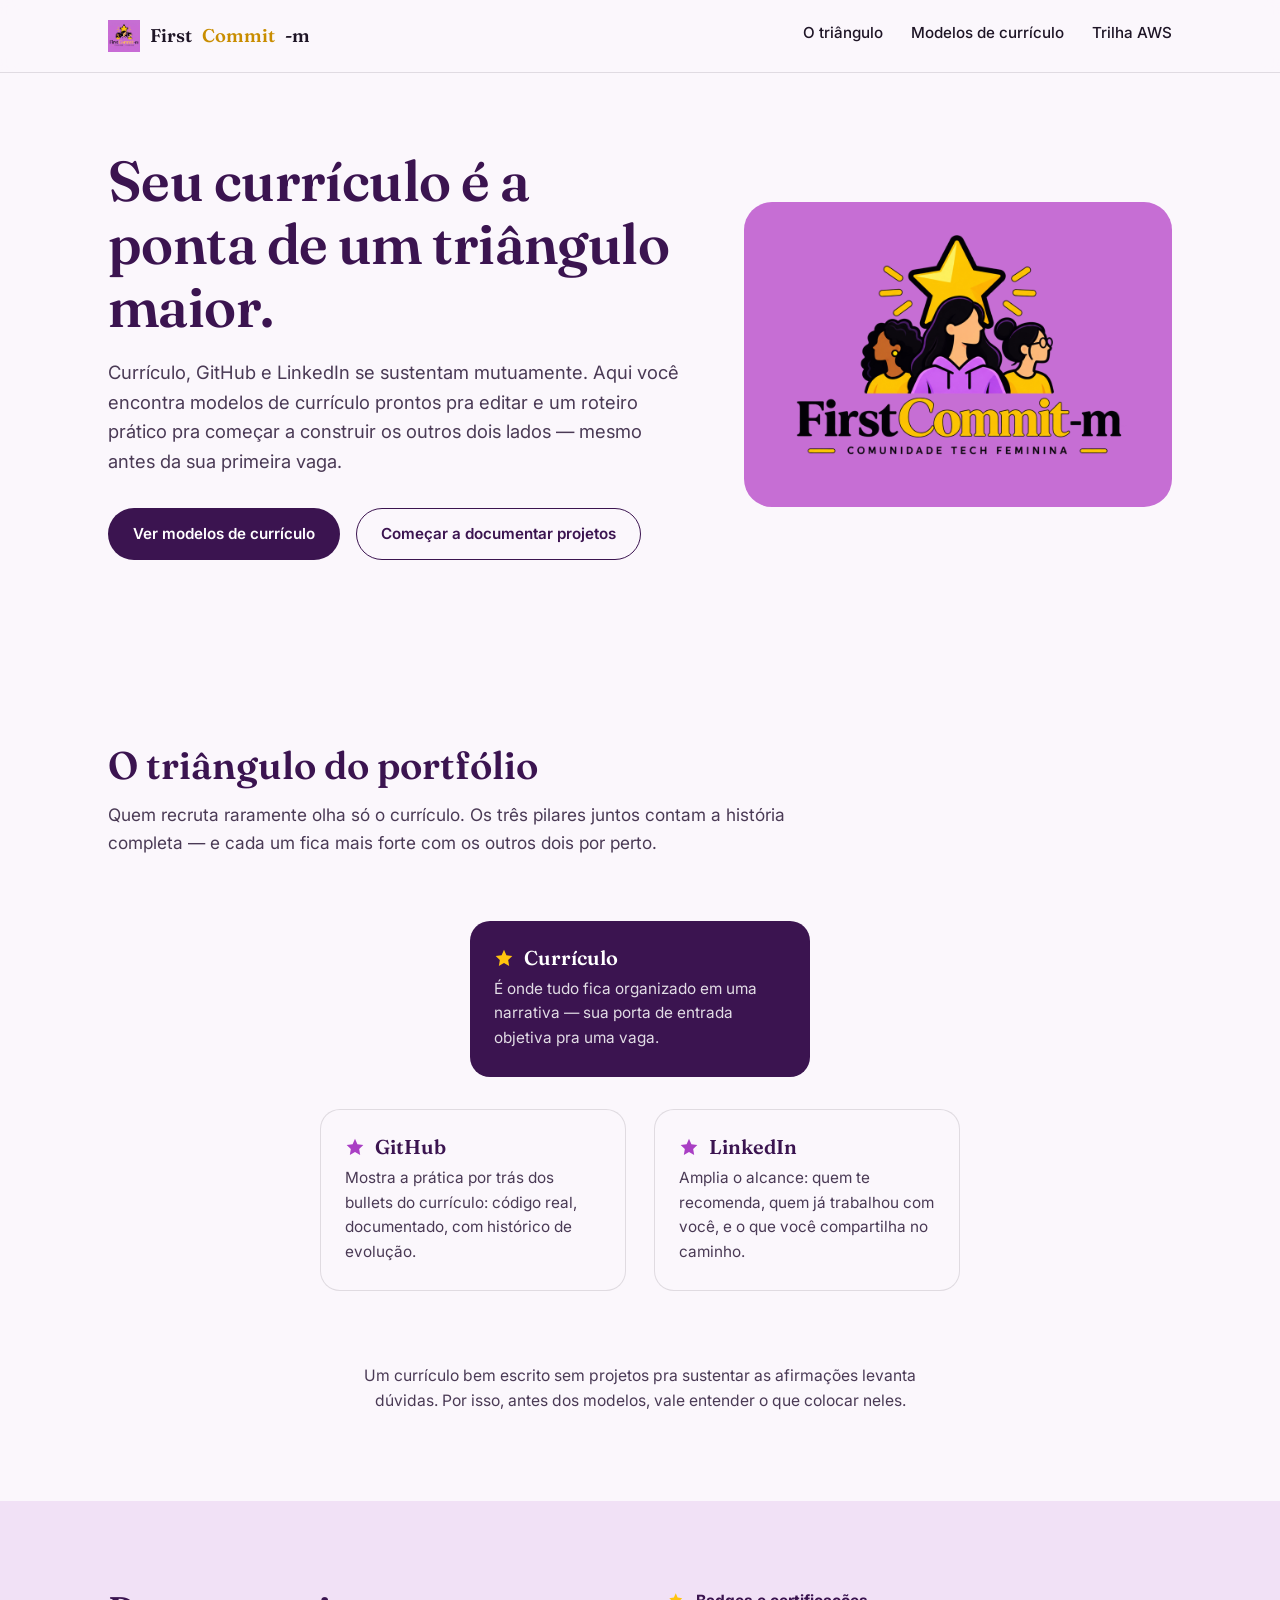
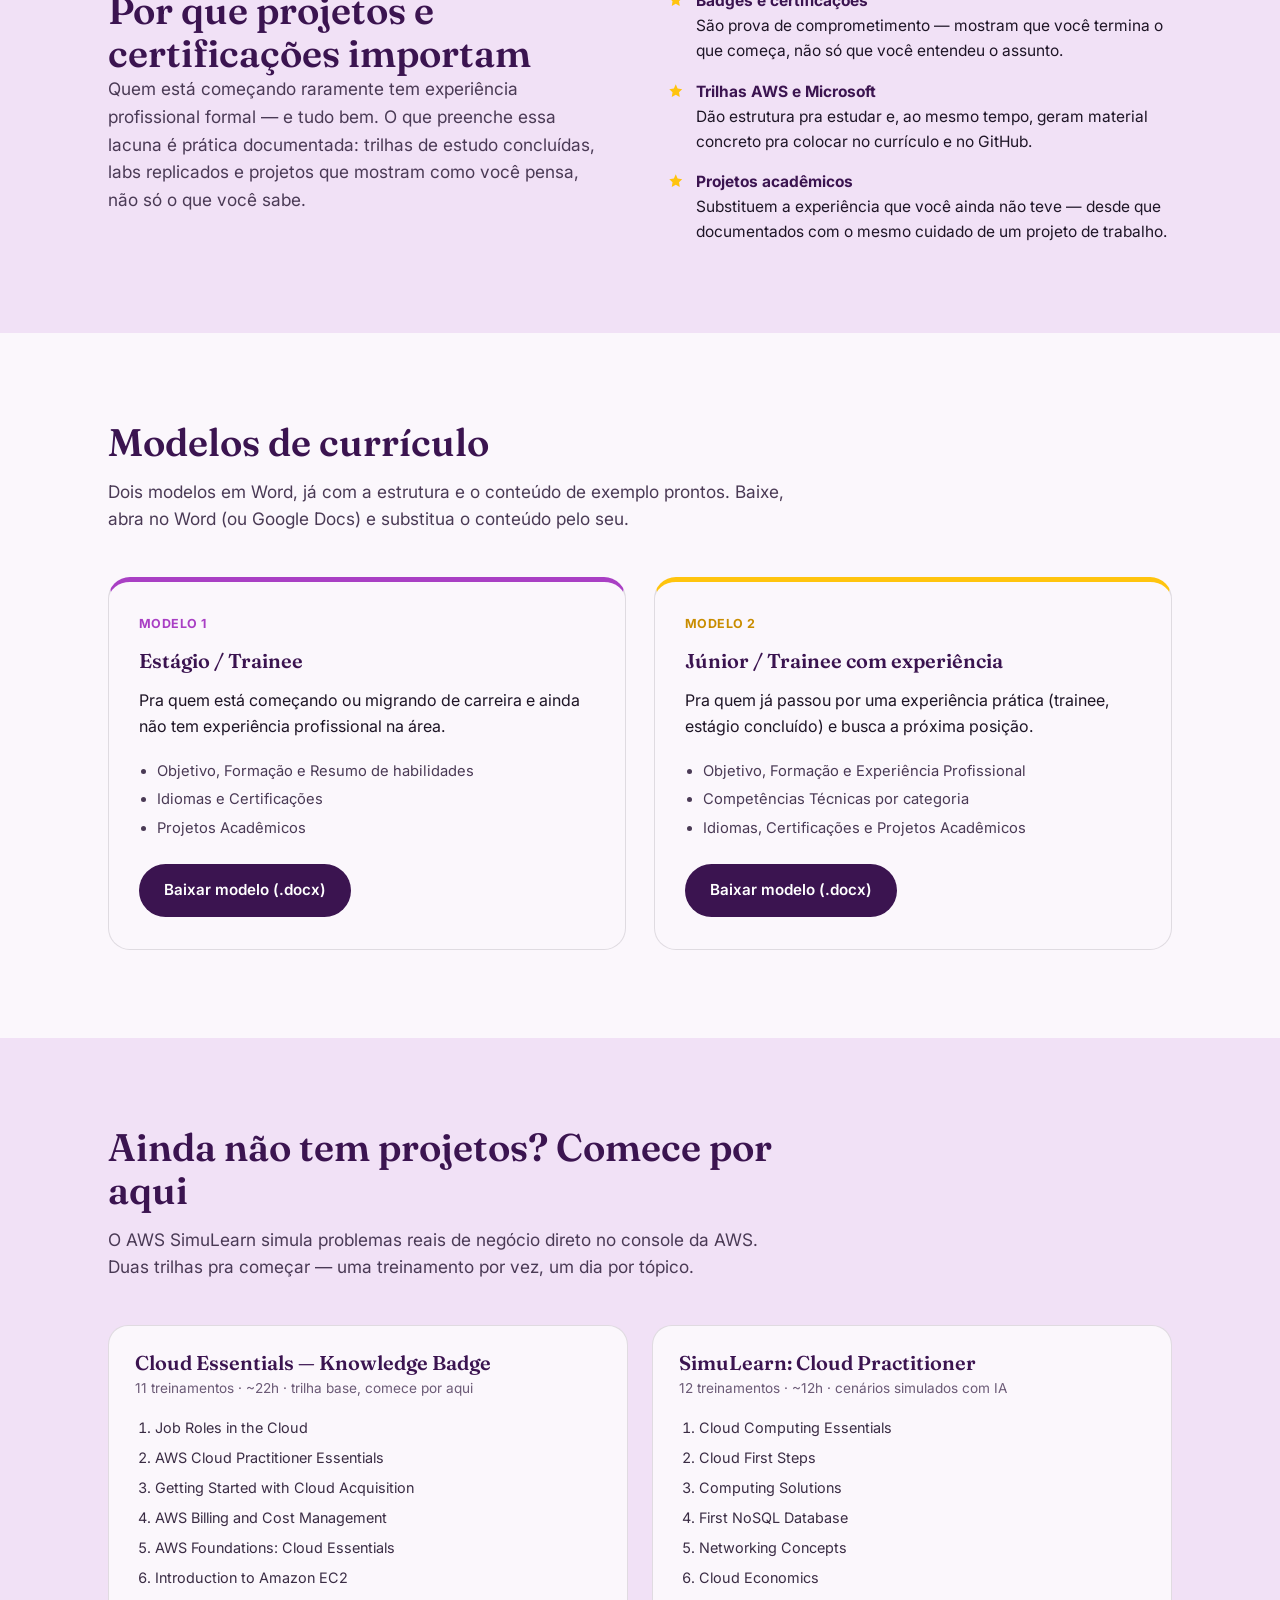
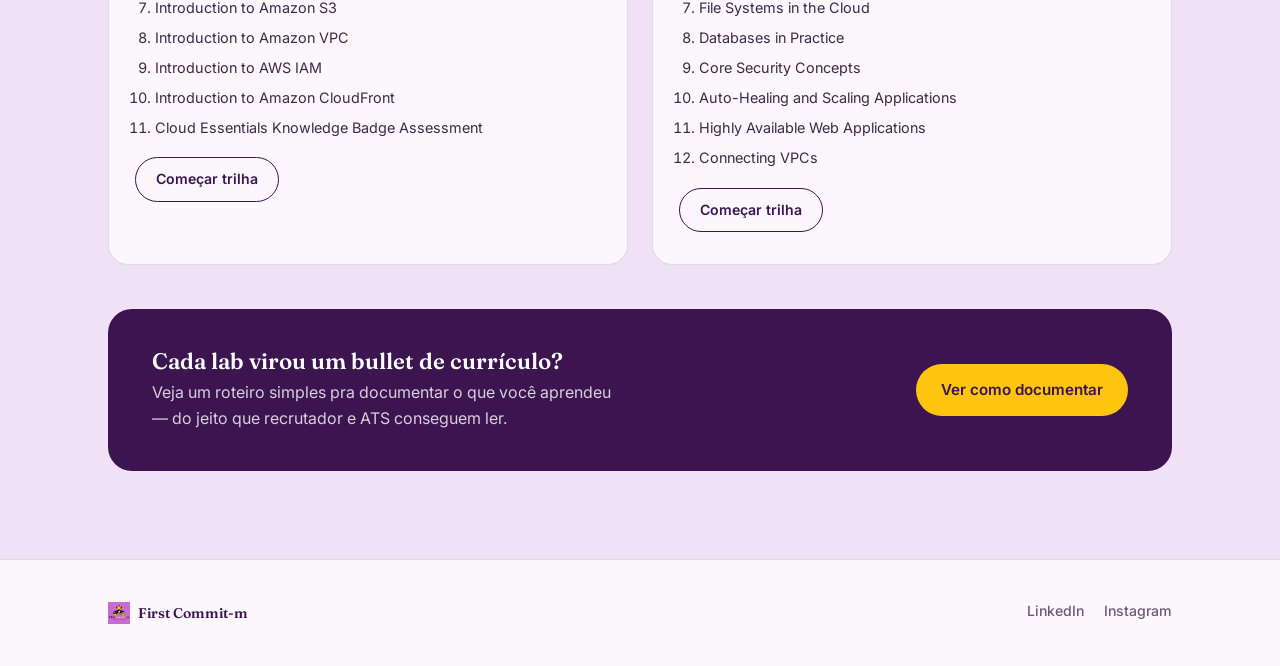
==== commit 5c383265: "fix: corrige cards das trilhas AWS" ====
--- a/index.html
+++ b/index.html
@@ -3,7 +3,7 @@
 <head>
 <meta charset="UTF-8">
 <meta name="viewport" content="width=device-width, initial-scale=1.0">
-<title>First Commit-m - Modelos de currículo e trilha de portfólio</title>
+<title>First Commit-m — Modelos de currículo e trilha de portfólio</title>
 <meta name="description" content="Modelos de currículo prontos para editar e um roteiro prático para construir seu portfólio em tecnologia.">
 <link rel="preconnect" href="https://fonts.googleapis.com">
 <link rel="preconnect" href="https://fonts.gstatic.com" crossorigin>
@@ -36,7 +36,7 @@
         <p class="lede">
           Currículo, GitHub e LinkedIn se sustentam mutuamente. Aqui você encontra modelos
           de currículo prontos pra editar e um roteiro prático pra começar a construir
-          os outros dois lados - mesmo antes da sua primeira vaga.
+          os outros dois lados — mesmo antes da sua primeira vaga.
         </p>
         <div class="hero-actions">
           <a href="#modelos" class="btn btn--primary">Ver modelos de currículo</a>
@@ -44,7 +44,7 @@
         </div>
       </div>
       <div class="hero-figure">
-        <img src="assets/img/logo-full.png" alt="First Commit-m - comunidade tech feminina">
+        <img src="assets/img/logo-full.png" alt="First Commit-m — comunidade tech feminina">
       </div>
     </div>
   </section>
@@ -56,7 +56,7 @@
         <h2>O triângulo do portfólio</h2>
         <p class="lede">
           Quem recruta raramente olha só o currículo. Os três pilares juntos contam
-          a história completa - e cada um fica mais forte com os outros dois por perto.
+          a história completa — e cada um fica mais forte com os outros dois por perto.
         </p>
       </div>
 
@@ -64,7 +64,7 @@
         <div class="triangle-grid">
           <div class="tri-node tri-node--top">
             <h3><svg class="star" viewBox="0 0 24 24" fill="#FFC40E"><path d="M12 2l2.9 6.6L22 9.6l-5 4.9 1.2 7-6.2-3.4L5.8 21.5l1.2-7-5-4.9 7.1-1z"/></svg>Currículo</h3>
-            <p>É onde tudo fica organizado em uma narrativa - sua porta de entrada objetiva pra uma vaga.</p>
+            <p>É onde tudo fica organizado em uma narrativa — sua porta de entrada objetiva pra uma vaga.</p>
           </div>
           <div class="tri-node">
             <h3><svg class="star" viewBox="0 0 24 24" fill="#A93FC4"><path d="M12 2l2.9 6.6L22 9.6l-5 4.9 1.2 7-6.2-3.4L5.8 21.5l1.2-7-5-4.9 7.1-1z"/></svg>GitHub</h3>
@@ -91,7 +91,7 @@
         <div>
           <h2>Por que projetos e certificações importam</h2>
           <p class="lede">
-            Quem está começando raramente tem experiência profissional formal - e tudo bem.
+            Quem está começando raramente tem experiência profissional formal — e tudo bem.
             O que preenche essa lacuna é prática documentada: trilhas de estudo concluídas,
             labs replicados e projetos que mostram como você pensa, não só o que você sabe.
           </p>
@@ -99,7 +99,7 @@
         <ul class="badge-list">
           <li>
             <svg class="star" viewBox="0 0 24 24" fill="#FFC40E" width="20" height="20"><path d="M12 2l2.9 6.6L22 9.6l-5 4.9 1.2 7-6.2-3.4L5.8 21.5l1.2-7-5-4.9 7.1-1z"/></svg>
-            <span><strong>Badges e certificações</strong>São prova de comprometimento - mostram que você termina o que começa, não só que você entendeu o assunto.</span>
+            <span><strong>Badges e certificações</strong>São prova de comprometimento — mostram que você termina o que começa, não só que você entendeu o assunto.</span>
           </li>
           <li>
             <svg class="star" viewBox="0 0 24 24" fill="#FFC40E" width="20" height="20"><path d="M12 2l2.9 6.6L22 9.6l-5 4.9 1.2 7-6.2-3.4L5.8 21.5l1.2-7-5-4.9 7.1-1z"/></svg>
@@ -107,7 +107,7 @@
           </li>
           <li>
             <svg class="star" viewBox="0 0 24 24" fill="#FFC40E" width="20" height="20"><path d="M12 2l2.9 6.6L22 9.6l-5 4.9 1.2 7-6.2-3.4L5.8 21.5l1.2-7-5-4.9 7.1-1z"/></svg>
-            <span><strong>Projetos acadêmicos</strong>Substituem a experiência que você ainda não teve - desde que documentados com o mesmo cuidado de um projeto de trabalho.</span>
+            <span><strong>Projetos acadêmicos</strong>Substituem a experiência que você ainda não teve — desde que documentados com o mesmo cuidado de um projeto de trabalho.</span>
           </li>
         </ul>
       </div>
@@ -160,13 +160,13 @@
         <h2>Ainda não tem projetos? Comece por aqui</h2>
         <p class="lede">
           O AWS SimuLearn simula problemas reais de negócio direto no console da AWS.
-          Duas trilhas pra começar - uma treinamento por vez, um dia por tópico.
+          Duas trilhas pra começar — uma treinamento por vez, um dia por tópico.
         </p>
       </div>
 
       <div class="trail-grid">
         <div class="trail-card">
-          <h3>Cloud Essentials - Knowledge Badge</h3>
+          <h3>Cloud Essentials — Knowledge Badge</h3>
           <span class="trail-meta">11 treinamentos · ~22h · trilha base, comece por aqui</span>
           <ol>
             <li>Job Roles in the Cloud</li>
@@ -208,7 +208,7 @@
       <div class="cta-band">
         <div>
           <h3>Cada lab virou um bullet de currículo?</h3>
-          <p>Veja um roteiro simples pra documentar o que você aprendeu - do jeito que recrutador e ATS conseguem ler.</p>
+          <p>Veja um roteiro simples pra documentar o que você aprendeu — do jeito que recrutador e ATS conseguem ler.</p>
         </div>
         <a class="btn btn--gold" href="documentar.html">Ver como documentar</a>
       </div>
@@ -223,7 +223,10 @@
       <img src="assets/img/logo-simples.jpg" alt="">
       First Commit-m
     </div>
-    <span>Comunidade tech feminina</span>
+    <div class="footer-links">
+      <a href="https://www.linkedin.com/in/regilene-mariano-a973722a4/" target="_blank" rel="noopener">LinkedIn</a>
+      <a href="https://www.instagram.com/firstcommitmulher/" target="_blank" rel="noopener">Instagram</a>
+    </div>
   </div>
 </footer>
 
--- a/assets/styles.css
+++ b/assets/styles.css
@@ -429,6 +429,23 @@
 }
 .footer-brand img { width: 22px; height: 22px; }
 
+.footer-links {
+  display: flex;
+  gap: 20px;
+}
+.footer-links a {
+  text-decoration: none;
+  color: #6B5A76;
+  font-weight: 500;
+  border-bottom: 1.5px solid transparent;
+  padding-bottom: 2px;
+  transition: color 0.15s ease, border-color 0.15s ease;
+}
+.footer-links a:hover {
+  color: var(--purple-deep);
+  border-color: var(--gold);
+}
+
 /* ============================================================
    Responsive
    ============================================================ */
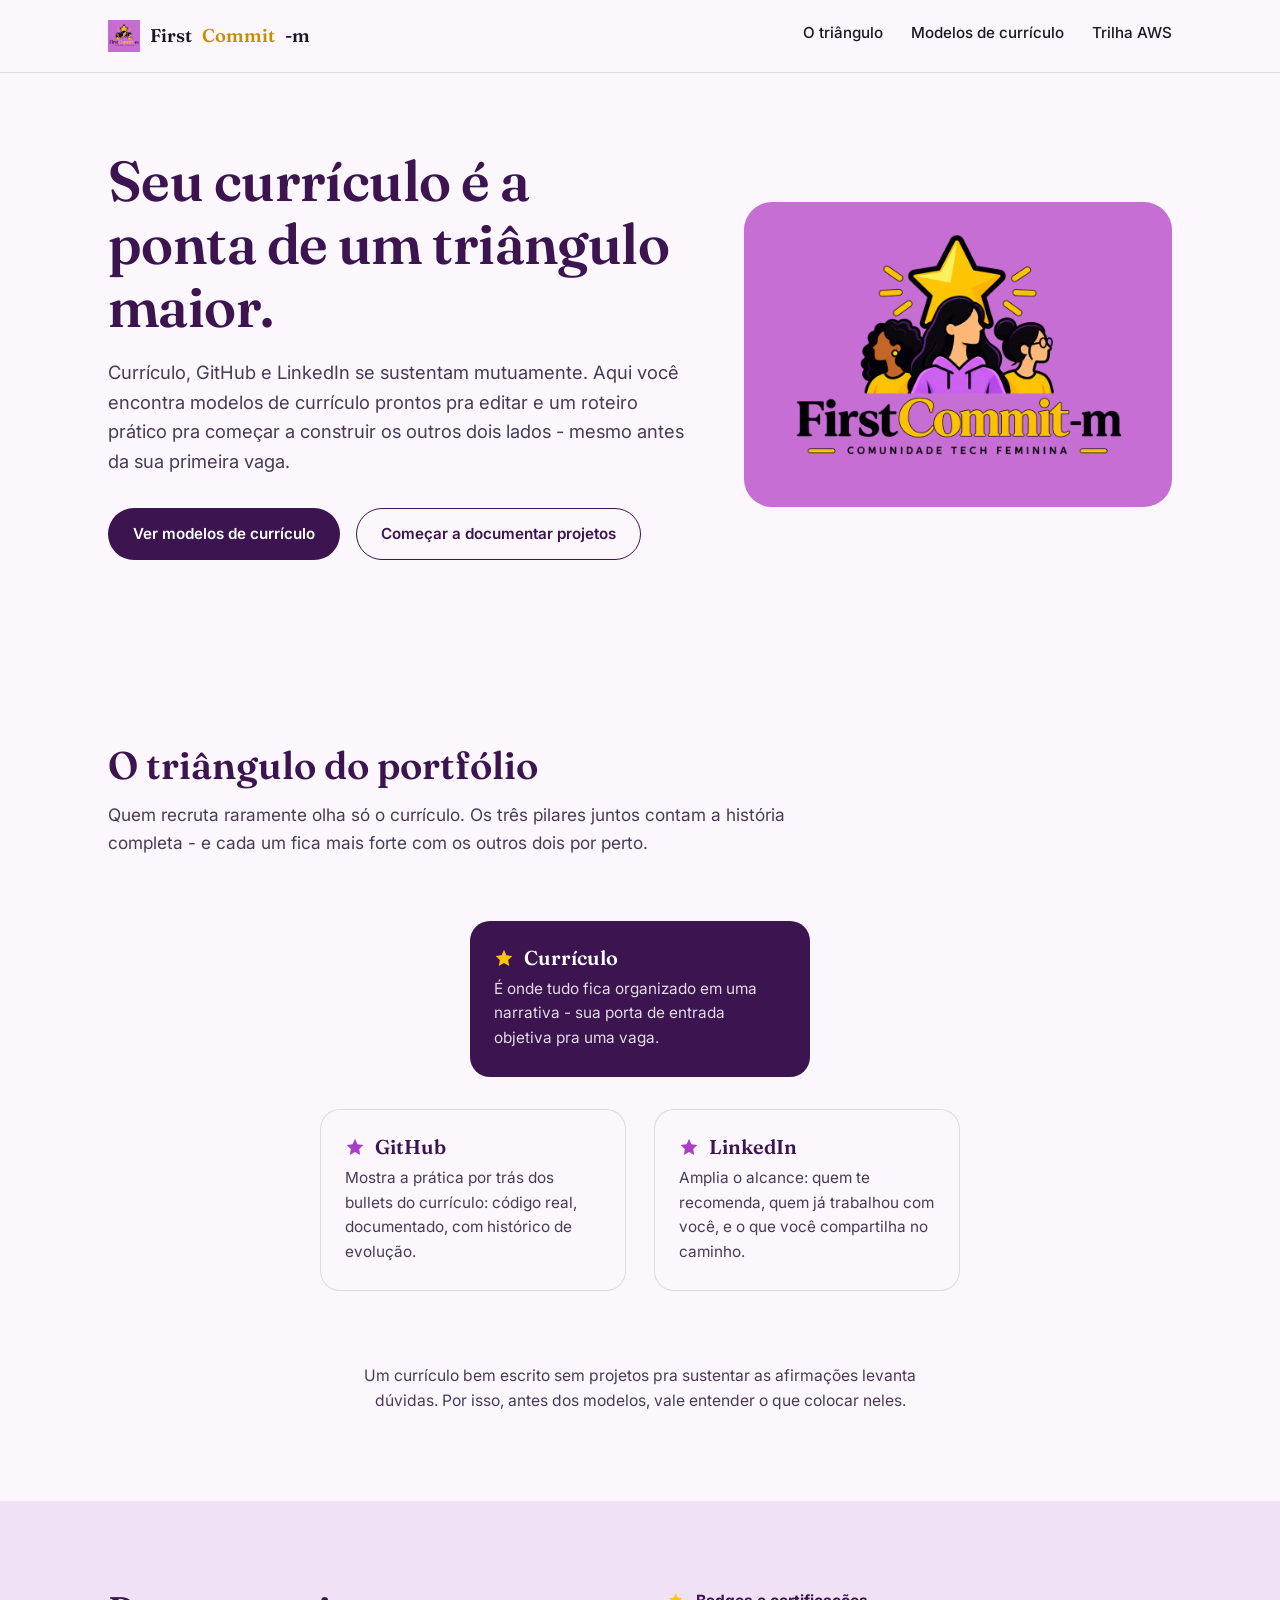
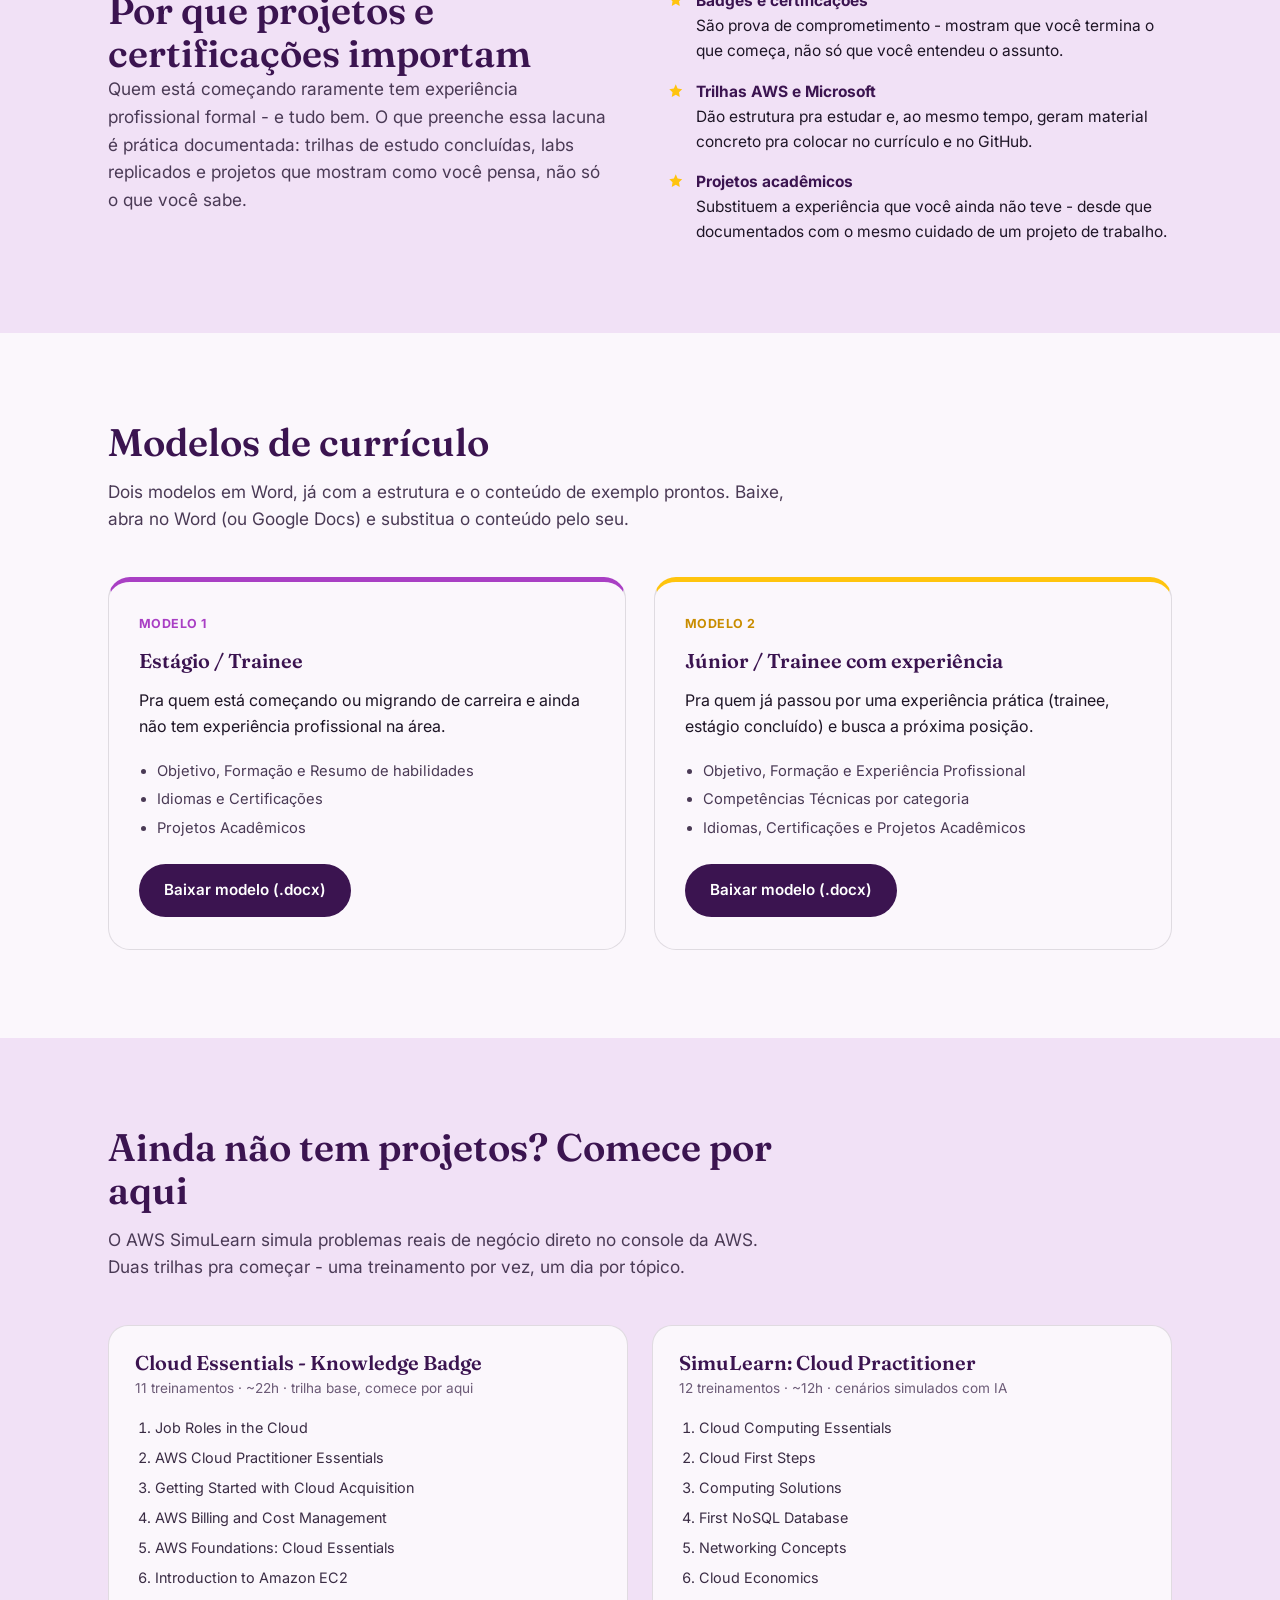
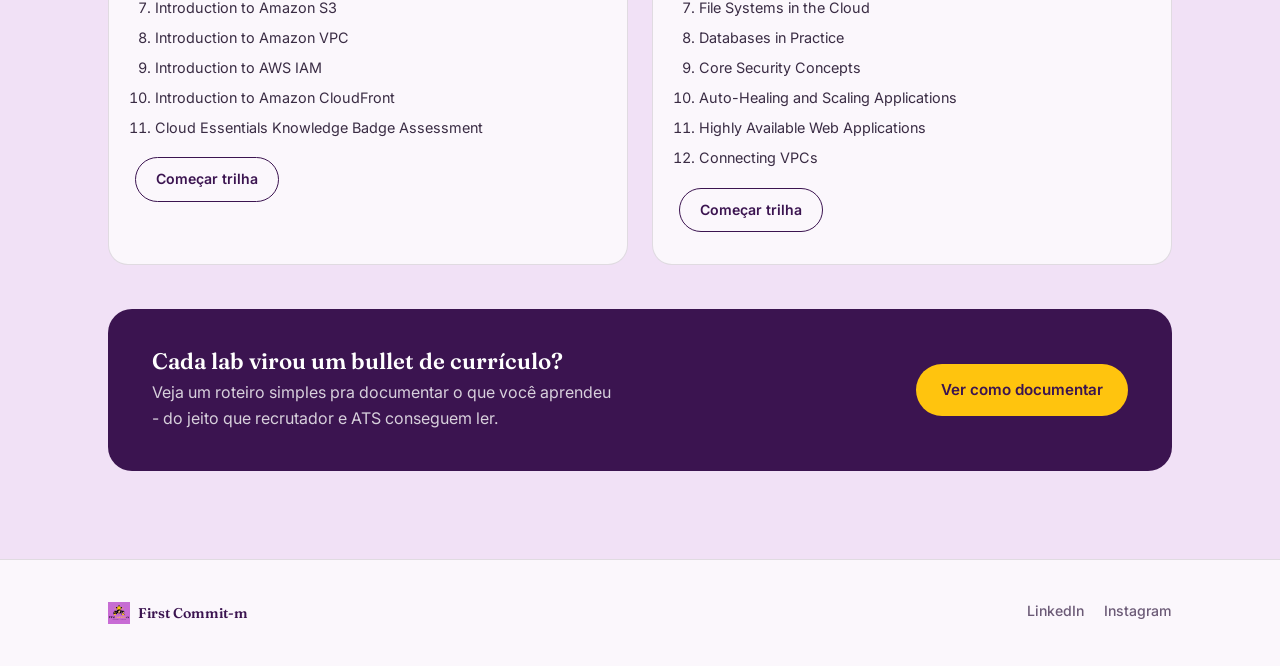
==== commit 2952d3bb: "fix: corrige identação dos cards das trilhas AWS" ====
--- a/index.html
+++ b/index.html
@@ -3,7 +3,7 @@
 <head>
 <meta charset="UTF-8">
 <meta name="viewport" content="width=device-width, initial-scale=1.0">
-<title>First Commit-m — Modelos de currículo e trilha de portfólio</title>
+<title>First Commit-m - Modelos de currículo e trilha de portfólio</title>
 <meta name="description" content="Modelos de currículo prontos para editar e um roteiro prático para construir seu portfólio em tecnologia.">
 <link rel="preconnect" href="https://fonts.googleapis.com">
 <link rel="preconnect" href="https://fonts.gstatic.com" crossorigin>
@@ -36,7 +36,7 @@
         <p class="lede">
           Currículo, GitHub e LinkedIn se sustentam mutuamente. Aqui você encontra modelos
           de currículo prontos pra editar e um roteiro prático pra começar a construir
-          os outros dois lados — mesmo antes da sua primeira vaga.
+          os outros dois lados - mesmo antes da sua primeira vaga.
         </p>
         <div class="hero-actions">
           <a href="#modelos" class="btn btn--primary">Ver modelos de currículo</a>
@@ -44,7 +44,7 @@
         </div>
       </div>
       <div class="hero-figure">
-        <img src="assets/img/logo-full.png" alt="First Commit-m — comunidade tech feminina">
+        <img src="assets/img/logo-full.png" alt="First Commit-m - comunidade tech feminina">
       </div>
     </div>
   </section>
@@ -56,7 +56,7 @@
         <h2>O triângulo do portfólio</h2>
         <p class="lede">
           Quem recruta raramente olha só o currículo. Os três pilares juntos contam
-          a história completa — e cada um fica mais forte com os outros dois por perto.
+          a história completa - e cada um fica mais forte com os outros dois por perto.
         </p>
       </div>
 
@@ -64,7 +64,7 @@
         <div class="triangle-grid">
           <div class="tri-node tri-node--top">
             <h3><svg class="star" viewBox="0 0 24 24" fill="#FFC40E"><path d="M12 2l2.9 6.6L22 9.6l-5 4.9 1.2 7-6.2-3.4L5.8 21.5l1.2-7-5-4.9 7.1-1z"/></svg>Currículo</h3>
-            <p>É onde tudo fica organizado em uma narrativa — sua porta de entrada objetiva pra uma vaga.</p>
+            <p>É onde tudo fica organizado em uma narrativa - sua porta de entrada objetiva pra uma vaga.</p>
           </div>
           <div class="tri-node">
             <h3><svg class="star" viewBox="0 0 24 24" fill="#A93FC4"><path d="M12 2l2.9 6.6L22 9.6l-5 4.9 1.2 7-6.2-3.4L5.8 21.5l1.2-7-5-4.9 7.1-1z"/></svg>GitHub</h3>
@@ -91,7 +91,7 @@
         <div>
           <h2>Por que projetos e certificações importam</h2>
           <p class="lede">
-            Quem está começando raramente tem experiência profissional formal — e tudo bem.
+            Quem está começando raramente tem experiência profissional formal - e tudo bem.
             O que preenche essa lacuna é prática documentada: trilhas de estudo concluídas,
             labs replicados e projetos que mostram como você pensa, não só o que você sabe.
           </p>
@@ -99,7 +99,7 @@
         <ul class="badge-list">
           <li>
             <svg class="star" viewBox="0 0 24 24" fill="#FFC40E" width="20" height="20"><path d="M12 2l2.9 6.6L22 9.6l-5 4.9 1.2 7-6.2-3.4L5.8 21.5l1.2-7-5-4.9 7.1-1z"/></svg>
-            <span><strong>Badges e certificações</strong>São prova de comprometimento — mostram que você termina o que começa, não só que você entendeu o assunto.</span>
+            <span><strong>Badges e certificações</strong>São prova de comprometimento - mostram que você termina o que começa, não só que você entendeu o assunto.</span>
           </li>
           <li>
             <svg class="star" viewBox="0 0 24 24" fill="#FFC40E" width="20" height="20"><path d="M12 2l2.9 6.6L22 9.6l-5 4.9 1.2 7-6.2-3.4L5.8 21.5l1.2-7-5-4.9 7.1-1z"/></svg>
@@ -107,7 +107,7 @@
           </li>
           <li>
             <svg class="star" viewBox="0 0 24 24" fill="#FFC40E" width="20" height="20"><path d="M12 2l2.9 6.6L22 9.6l-5 4.9 1.2 7-6.2-3.4L5.8 21.5l1.2-7-5-4.9 7.1-1z"/></svg>
-            <span><strong>Projetos acadêmicos</strong>Substituem a experiência que você ainda não teve — desde que documentados com o mesmo cuidado de um projeto de trabalho.</span>
+            <span><strong>Projetos acadêmicos</strong>Substituem a experiência que você ainda não teve - desde que documentados com o mesmo cuidado de um projeto de trabalho.</span>
           </li>
         </ul>
       </div>
@@ -160,13 +160,13 @@
         <h2>Ainda não tem projetos? Comece por aqui</h2>
         <p class="lede">
           O AWS SimuLearn simula problemas reais de negócio direto no console da AWS.
-          Duas trilhas pra começar — uma treinamento por vez, um dia por tópico.
+          Duas trilhas pra começar - uma treinamento por vez, um dia por tópico.
         </p>
       </div>
 
       <div class="trail-grid">
         <div class="trail-card">
-          <h3>Cloud Essentials — Knowledge Badge</h3>
+          <h3>Cloud Essentials - Knowledge Badge</h3>
           <span class="trail-meta">11 treinamentos · ~22h · trilha base, comece por aqui</span>
           <ol>
             <li>Job Roles in the Cloud</li>
@@ -208,7 +208,7 @@
       <div class="cta-band">
         <div>
           <h3>Cada lab virou um bullet de currículo?</h3>
-          <p>Veja um roteiro simples pra documentar o que você aprendeu — do jeito que recrutador e ATS conseguem ler.</p>
+          <p>Veja um roteiro simples pra documentar o que você aprendeu - do jeito que recrutador e ATS conseguem ler.</p>
         </div>
         <a class="btn btn--gold" href="documentar.html">Ver como documentar</a>
       </div>
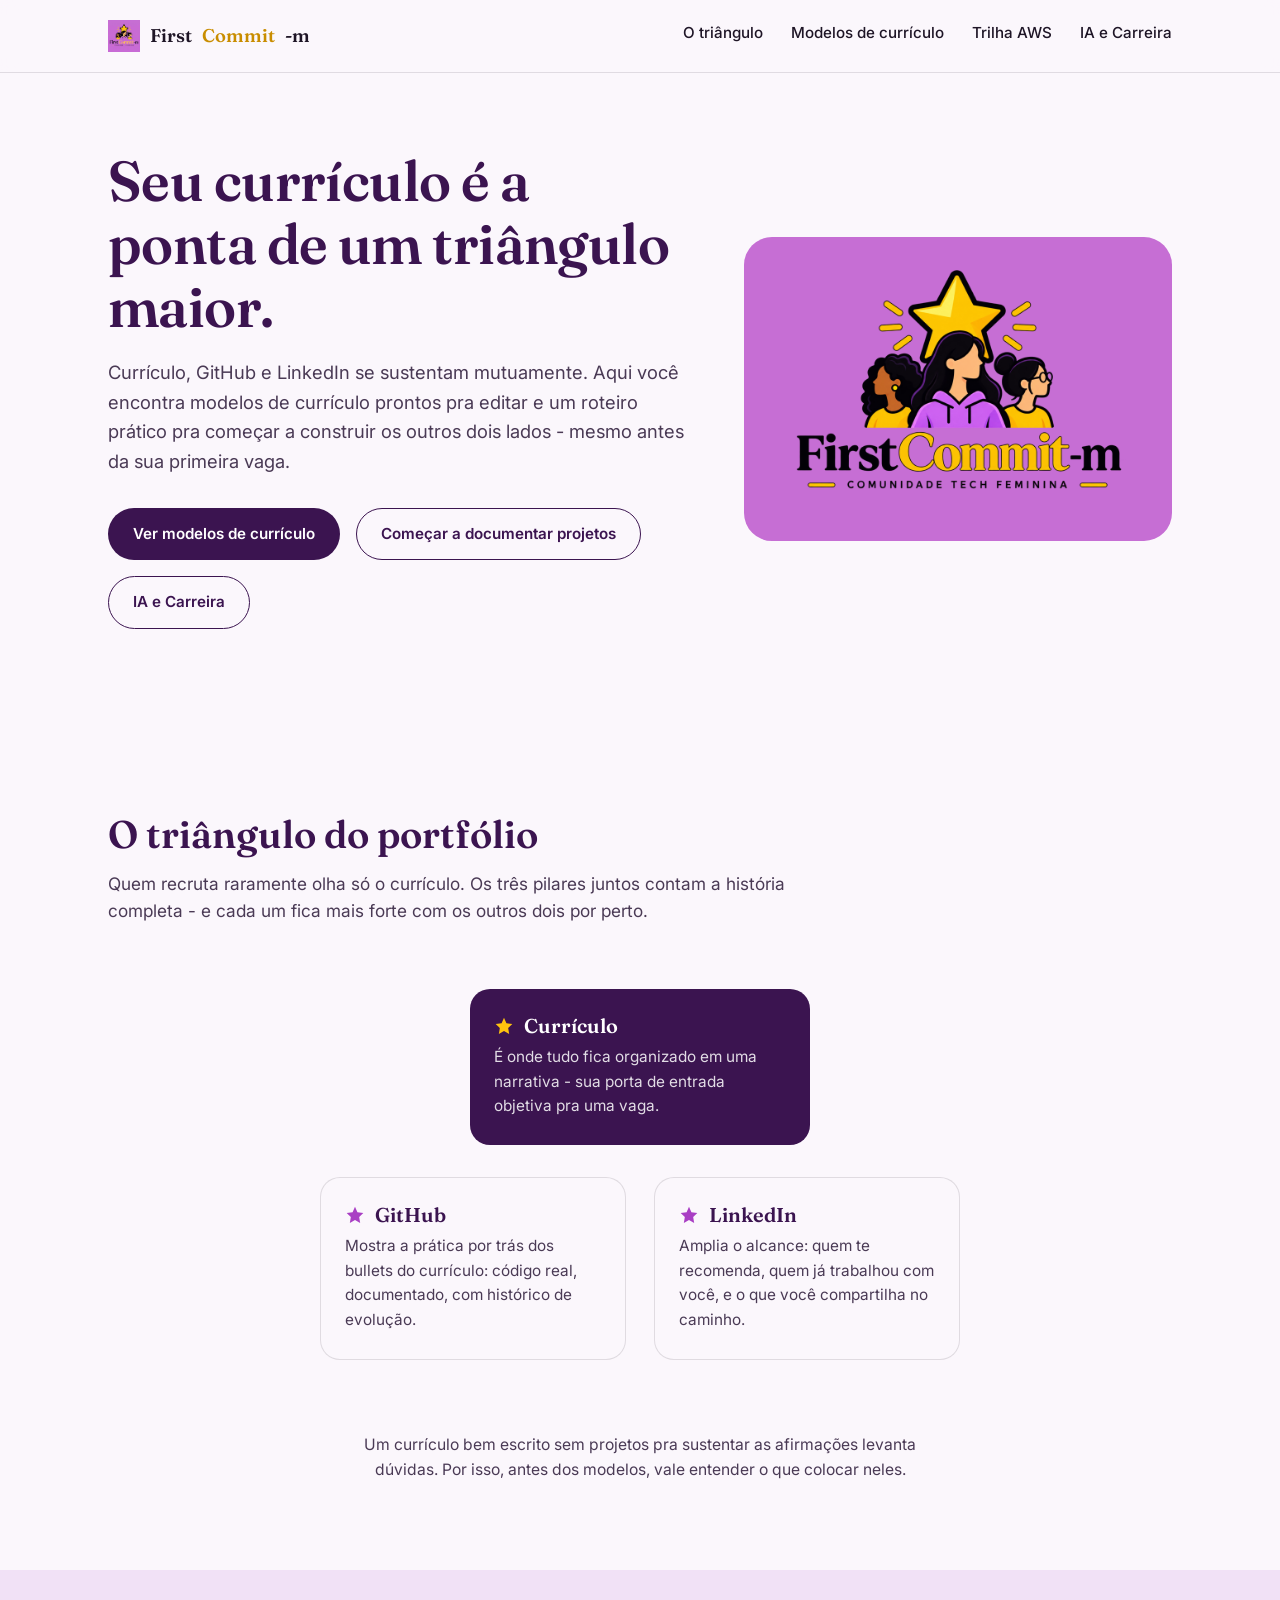
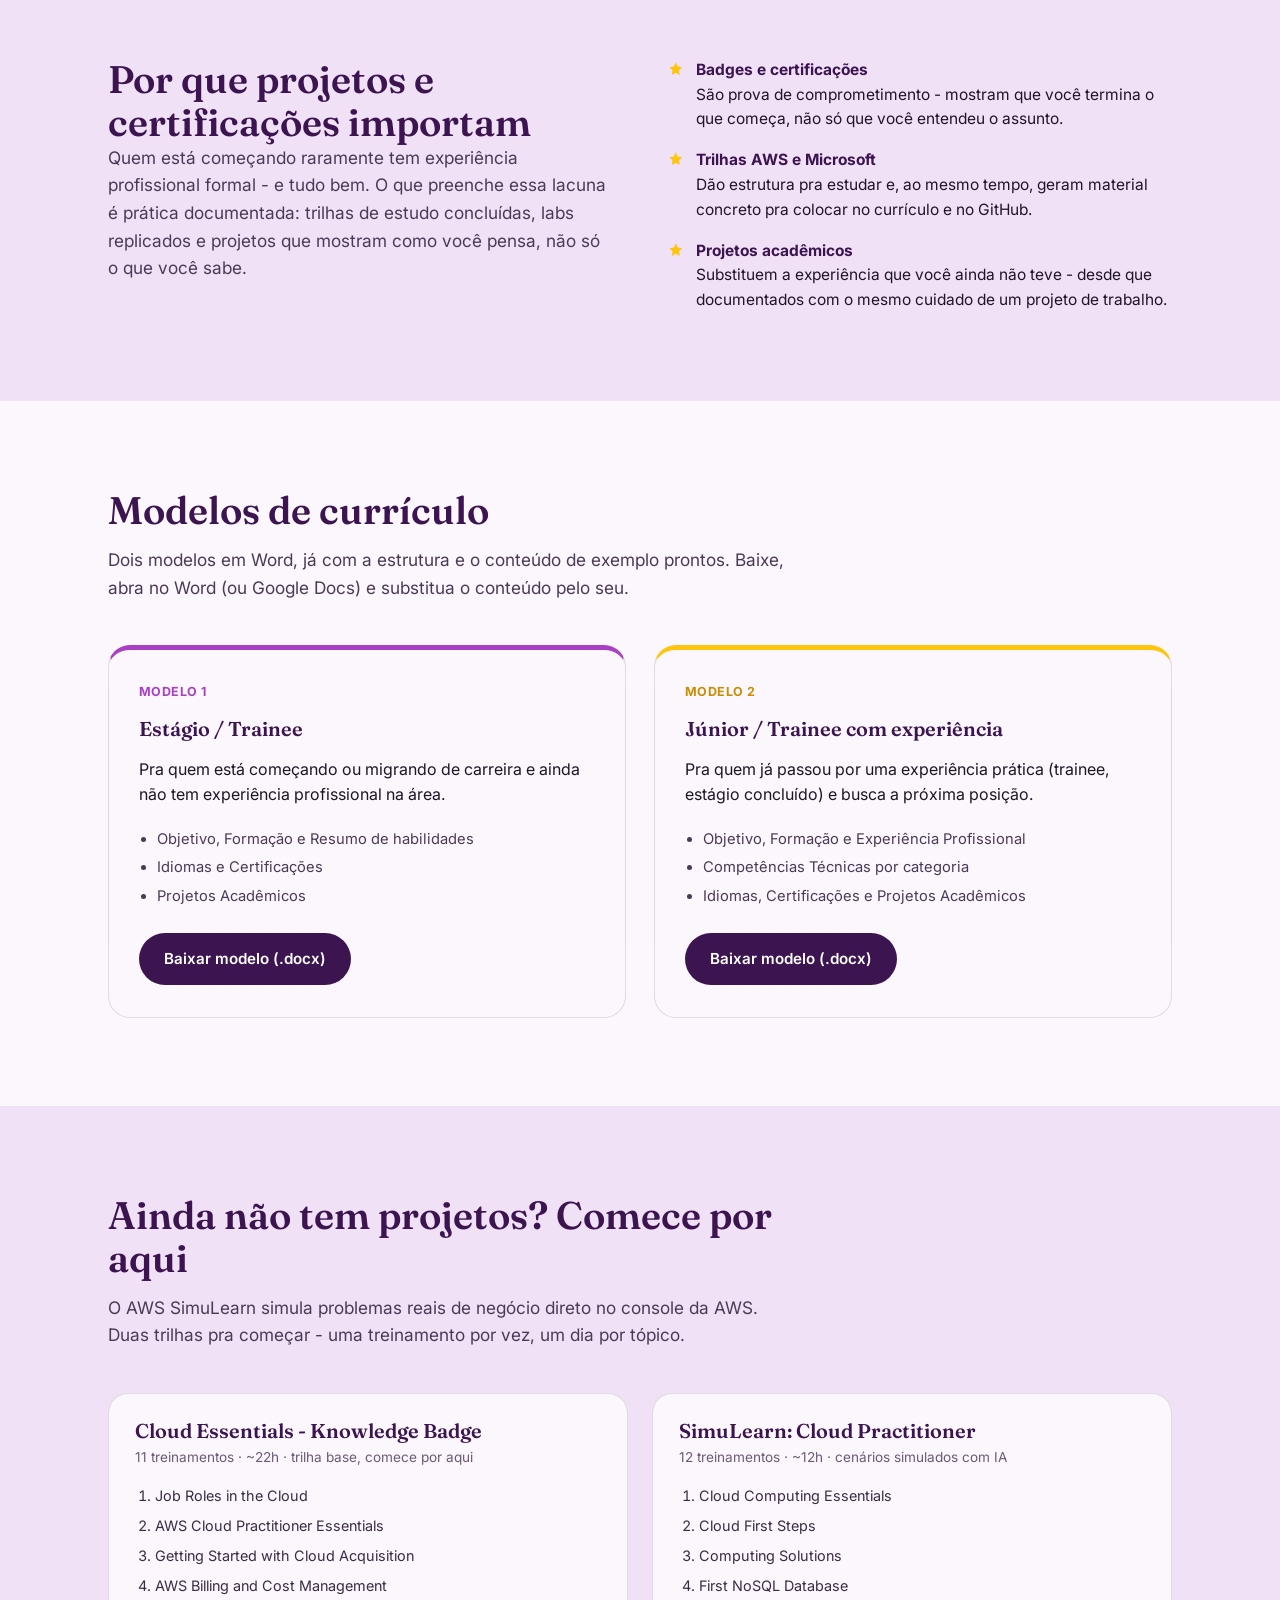
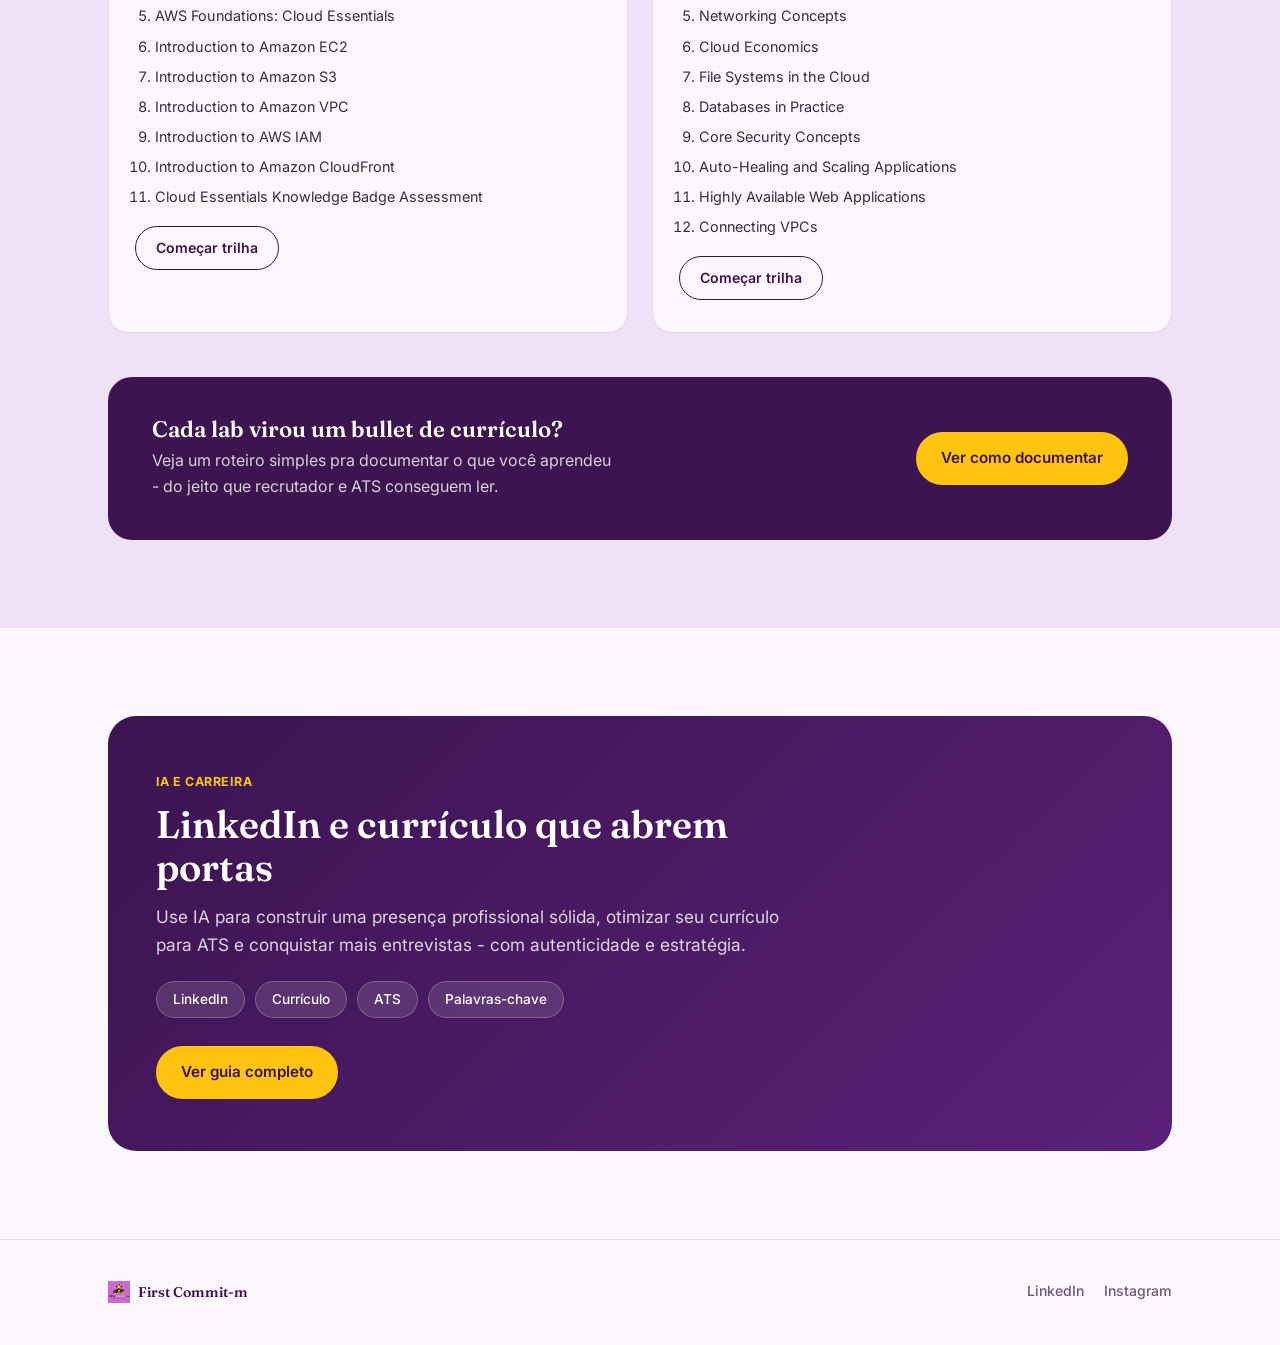
==== commit 9f7696c7: "docs: adiciona nova sessão AI e carreira" ====
--- a/index.html
+++ b/index.html
@@ -22,6 +22,7 @@
       <a href="#triangulo">O triângulo</a>
       <a href="#modelos">Modelos de currículo</a>
       <a href="#trilha">Trilha AWS</a>
+      <a href="#ia-carreira">IA e Carreira</a>
     </nav>
   </div>
 </header>
@@ -41,6 +42,7 @@
         <div class="hero-actions">
           <a href="#modelos" class="btn btn--primary">Ver modelos de currículo</a>
           <a href="#trilha" class="btn btn--ghost">Começar a documentar projetos</a>
+          <a href="#ia-carreira" class="btn btn--ghost">IA e Carreira</a>
         </div>
       </div>
       <div class="hero-figure">
@@ -215,6 +217,29 @@
     </div>
   </section>
 
+  <!-- ================= IA E CARREIRA ================= -->
+  <section class="section" id="ia-carreira">
+    <div class="wrap">
+      <div class="ia-band">
+        <div class="ia-band-text">
+          <span class="model-tag">IA E CARREIRA</span>
+          <h2>LinkedIn e currículo que abrem portas</h2>
+          <p class="lede">
+            Use IA para construir uma presença profissional sólida, otimizar seu currículo
+            para ATS e conquistar mais entrevistas - com autenticidade e estratégia.
+          </p>
+          <div class="pill-row">
+            <span class="pill">LinkedIn</span>
+            <span class="pill">Currículo</span>
+            <span class="pill">ATS</span>
+            <span class="pill">Palavras-chave</span>
+          </div>
+          <a class="btn btn--primary" href="ia-carreira.html">Ver guia completo</a>
+        </div>
+      </div>
+    </div>
+  </section>
+
 </main>
 
 <footer class="site-footer">
--- a/assets/styles.css
+++ b/assets/styles.css
@@ -447,6 +447,48 @@
 }
 
 /* ============================================================
+   IA e Carreira band
+   ============================================================ */
+.ia-band {
+  background: linear-gradient(135deg, var(--purple-deep) 0%, #5A2178 100%);
+  border-radius: 28px;
+  padding: 52px 48px;
+}
+
+.ia-band-text {
+  max-width: 640px;
+}
+
+.ia-band .model-tag { color: var(--gold); }
+.ia-band h2 { color: #fff; margin: 10px 0 14px; }
+.ia-band .lede { color: rgba(255,255,255,0.82); }
+
+.pill-row {
+  display: flex;
+  flex-wrap: wrap;
+  gap: 10px;
+  margin: 22px 0 28px;
+}
+
+.pill {
+  display: inline-flex;
+  align-items: center;
+  padding: 7px 16px;
+  border-radius: 999px;
+  background: rgba(255,255,255,0.12);
+  color: #fff;
+  font-size: 0.85rem;
+  font-weight: 500;
+  border: 1px solid rgba(255,255,255,0.22);
+}
+
+.ia-band .btn--primary {
+  background: var(--gold);
+  color: var(--purple-deep);
+}
+.ia-band .btn--primary:hover { box-shadow: 0 6px 18px rgba(255, 196, 14, 0.35); }
+
+/* ============================================================
    Responsive
    ============================================================ */
 @media (max-width: 860px) {
@@ -458,4 +500,5 @@
   .site-nav { display: none; }
   .section { padding: 64px 0; }
   .cta-band { flex-direction: column; align-items: flex-start; }
-}
+  .ia-band { padding: 36px 26px; }
+}
